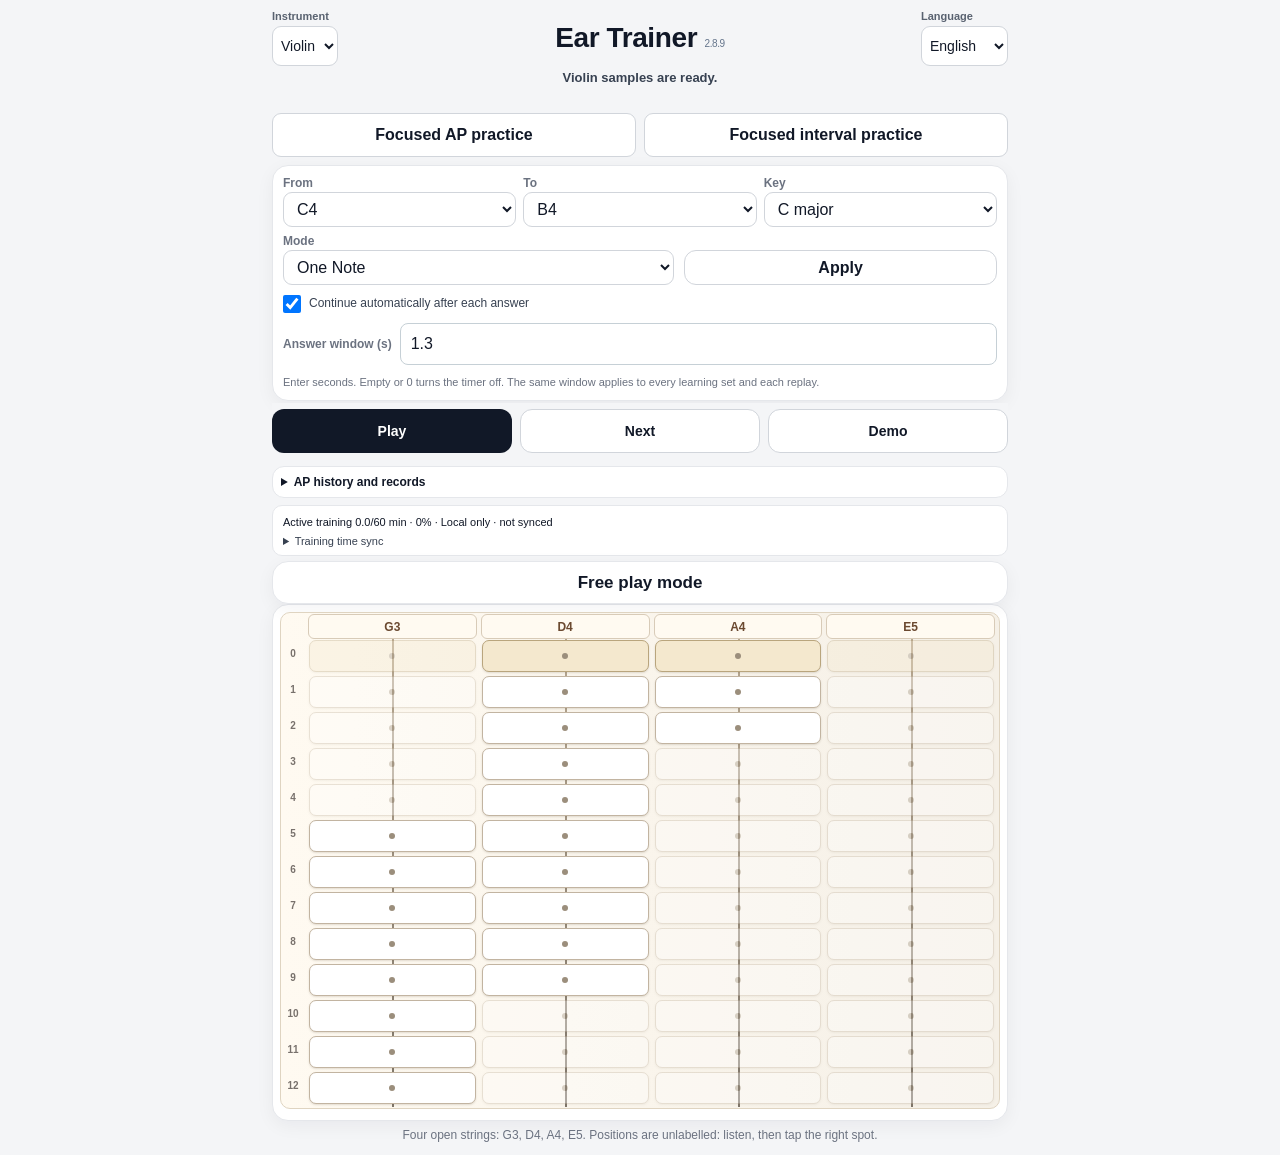
==== index.html @ 5d341b7e "Add files via upload" ====
<!DOCTYPE html>
<html lang="en">
<head>
    <meta charset="UTF-8">
    <meta name="viewport" content="width=device-width, initial-scale=1.0, viewport-fit=cover">
    <meta name="theme-color" content="#f4f5f7">
    <meta name="apple-mobile-web-app-capable" content="yes">
    <meta name="apple-mobile-web-app-status-bar-style" content="default">
    <meta name="apple-mobile-web-app-title" content="Ear Trainer">
    <title>Ear Trainer</title>
    <link rel="manifest" href="./manifest.webmanifest">
    <link rel="apple-touch-icon" href="./icon-192.png">
    <link rel="stylesheet" href="./styles.css">
    <link rel="stylesheet" href="./ap-focus.css">
</head>
<body>
    <aside id="dailyGoalNotice" class="daily-goal-notice" hidden>
        <strong id="dailyGoalText" role="alert"></strong>
        <button type="button" class="secondary" id="dailyGoalDismiss">OK</button>
    </aside>
    <main class="app-shell">
        <header class="app-header">
            <div class="header-top">
                <label class="header-picker" for="instrumentSelect">
                    <span id="instrumentLabel">Instrument</span>
                    <select id="instrumentSelect">
                        <option value="violin" selected>Violin</option>
                        <option value="piano">Piano</option>
                    </select>
                </label>
                <h1 id="appTitle">Ear Trainer <small id="appVersion"></small></h1>
                <label class="header-picker language-picker" for="languageSelect">
                    <span id="languageLabel">Language</span>
                    <select id="languageSelect" aria-label="Language">
                        <option value="en">English</option>
                        <option value="de">Deutsch</option>
                        <option value="ja">&#26085;&#26412;&#35486;</option>
                        <option value="it">Italiano</option>
                        <option value="el">&#917;&#955;&#955;&#951;&#957;&#953;&#954;&#940;</option>
                        <option value="zh-TW">&#32321;&#39636;&#20013;&#25991;</option>
                    </select>
                </label>
            </div>
            <button id="updateButton" type="button" class="secondary update-button" hidden>Update to the new version</button>
            <button id="audioReload" type="button" class="secondary" hidden>Reload audio</button>
            <p id="status" class="status" aria-live="polite"></p>
        </header>

        <nav class="af-entries" aria-label="Focused practice"><a class="af-entry secondary" href="#ap" id="focusEntry">Focused AP practice</a><a class="af-entry secondary" href="#iv" id="ivEntry">Focused interval practice</a></nav>
        <section id="focusPanel" class="af-panel" hidden aria-labelledby="focusTitle">
            <div class="af-head"><div><p class="af-instrument" id="focusInstrument"></p><h2 id="focusTitle"></h2></div><a href="#tools" data-af="back"></a></div>
            <div id="focusHome" hidden>
                <p id="focusDaily"></p>
                <fieldset class="af-octaves"><legend data-af="octaves"></legend><div id="focusOctaves" class="af-notes"></div></fieldset>
                <p id="focusRangeHint" class="af-muted" role="status" hidden></p>
                <div id="focusModes" class="af-modes"></div>
                <p id="focusRules" class="af-muted"></p>
                <div class="af-group"><strong data-af="set"></strong><span id="focusCurrent"></span><button class="primary" type="button" id="focusAdd" hidden></button></div>
                <details id="focusGuide"><summary data-af="examples"></summary><div id="focusExamples"></div></details>
                <details id="focusSettings"><summary data-af="settings"></summary>
                    <div id="focusPicker" class="af-notes" role="group"></div>
                    <label class="af-option"><span data-af="size"></span><select id="focusSize"><option>12</option><option>24</option><option>36</option><option>48</option><option>60</option></select></label>
                    <label class="af-option"><span id="focusAutoText"></span><input id="focusAuto" type="checkbox"></label>
                    
                    <label class="af-option"><span data-af="mask"></span><input id="focusMask" type="checkbox"></label>
                    <label class="af-option"><span data-af="limitSeconds"></span><input id="focusLimit" class="af-seconds" type="text" inputmode="decimal" autocomplete="off" spellcheck="false"></label>
                    <p class="af-muted" data-af="limitHelp"></p>
                    <label class="af-option"><span data-af="share"></span><select id="focusShare"><option value="0">0%</option><option value="0.2">20%</option><option value="0.5">50%</option></select></label>
                    <details><summary data-af="thresholds"></summary>
                        <label class="af-option"><span data-af="hit"></span><input id="focusHit" type="number" min="50" max="100"></label>
                        <label class="af-option"><span data-af="fa"></span><input id="focusFa" type="number" min="0" max="50"></label>
                    </details>
                </details>
                <div id="focusInvite" class="af-group" hidden><span id="focusInvitation"></span><button class="secondary" id="focusSecond" type="button" data-af="second"></button></div>
                <details id="focusEvidence"><summary data-af="evidence"></summary>
                    <p id="focusProgress"></p><p id="focusRates"></p><p id="focusFirst"></p>
                    <div class="af-filters"><select id="focusFilterTimbre" aria-label="Instrument"></select><select id="focusFilterOctave" aria-label="Octave"><option value="all"></option></select></div>
                    <details id="focusRestLog" hidden><summary data-af="restLog"></summary><ol id="focusRestRows"></ol></details>
                    <table><thead><tr><th data-af="note"></th><th data-af="practice"></th><th data-af="check"></th><th data-af="days"></th></tr></thead><tbody id="focusStats"></tbody></table>
                    <p class="af-muted" data-af="recordHelp"></p><p class="af-muted" data-af="countsLocal"></p>
                    <div class="af-actions"><button class="secondary" type="button" id="focusBackup" data-af="backup"></button><button class="secondary" type="button" id="focusRestore" data-af="restore"></button><input type="file" id="focusFile" hidden accept=".json,application/json"></div>
                </details>
            </div>
            <div id="focusRound" hidden>
                <p class="af-instrument" id="focusIndex"></p>
                <p class="af-live" id="focusPrompt" role="status" aria-live="polite"></p>
                <div class="af-timer" id="focusTimer" aria-hidden="true" hidden><span></span></div>
                <div id="focusAnswers" class="af-notes"></div>
                <p class="af-muted" id="focusAnswerHint"></p>
                <div class="af-actions">
                    <button type="button" class="primary" id="focusNext"></button>
                    <button type="button" class="secondary" id="focusRelative" data-af="relative"></button>
                    <button type="button" class="secondary" id="focusReplay" data-af="replay"></button>
                    <button type="button" class="secondary" id="focusAnswerSound" data-af="answerSound"></button>
                    <button type="button" class="af-plain" id="focusFault" data-af="audio"></button>
                </div>
                <button type="button" class="af-plain af-end" id="focusEnd" data-af="finish"></button>
            </div>
            <div id="focusSummary" hidden><h3 id="focusSummaryTitle"></h3><p id="focusScore"></p>
                <div id="focusContinue" class="af-actions"></div>
                <details><summary data-af="results"></summary><ol id="focusReview"></ol></details>
            </div>
            <p id="focusNotice" class="af-muted" aria-live="polite"></p>
        </section>

        <section id="ivPanel" class="af-panel" hidden aria-labelledby="ivTitle">
            <div class="af-head"><div><p class="af-instrument" id="ivInstrument"></p><h2 id="ivTitle"></h2></div><a href="#tools" data-iv="back"></a></div>
            <div id="ivHome" hidden>
                <p id="ivDaily"></p>
                <fieldset class="af-octaves"><legend data-iv="octaves"></legend><div id="ivOctaves" class="af-notes"></div></fieldset>
                <p id="ivRangeHint" class="af-muted" role="status" hidden></p>
                <div id="ivModes" class="af-modes"></div>
                <p id="ivRules" class="af-muted"></p>
                <div class="af-group"><strong data-iv="set"></strong><span id="ivCurrent"></span><button class="primary" type="button" id="ivAdd" hidden></button></div>
                <details id="ivGuide"><summary data-iv="examples"></summary><div id="ivExamples"></div></details>
                <details id="ivSettings"><summary data-iv="settings"></summary>
                    <div id="ivPicker" class="af-notes" role="group"></div>
                    <label class="af-option"><span data-iv="direction"></span><select id="ivDirection"><option value="up"></option><option value="down"></option><option value="both"></option><option value="harmonic"></option></select></label>
                    <label class="af-option"><span data-iv="size"></span><select id="ivSize"><option>12</option><option>24</option><option>36</option><option>48</option><option>60</option></select></label>
                    <label class="af-option"><span id="ivAutoText"></span><input id="ivAuto" type="checkbox"></label>
                    
                    <label class="af-option"><span data-iv="repeats"></span><input id="ivRepeats" type="checkbox"></label>
                    <label class="af-option"><span data-iv="limitSeconds"></span><input id="ivLimit" class="af-seconds" type="text" inputmode="decimal" autocomplete="off" spellcheck="false"></label>
                    <p class="af-muted" data-iv="limitHelp"></p>
                    <details><summary data-iv="thresholds"></summary>
                        <label class="af-option"><span data-iv="hit"></span><input id="ivHit" type="number" min="50" max="100"></label>
                        <label class="af-option"><span data-iv="fa"></span><input id="ivFa" type="number" min="0" max="50"></label>
                    </details>
                </details>
                <details id="ivEvidence"><summary data-iv="evidence"></summary>
                    <p id="ivProgress"></p><p id="ivRates"></p><p id="ivChecks"></p>
                    <table><thead><tr><th data-iv="interval"></th><th data-iv="practice"></th><th data-iv="check"></th><th data-iv="days"></th></tr></thead><tbody id="ivStats"></tbody></table>
                    <p class="af-muted" data-iv="recordHelp"></p><p class="af-muted" data-iv="countsLocal"></p>
                    <div class="af-actions"><button class="secondary" type="button" id="ivBackup" data-iv="backup"></button><button class="secondary" type="button" id="ivRestore" data-iv="restore"></button><input type="file" id="ivFile" hidden accept=".json,application/json"></div>
                </details>
            </div>
            <div id="ivRound" hidden>
                <p class="af-instrument" id="ivIndex"></p>
                <p class="af-live" id="ivPrompt" role="status" aria-live="polite"></p>
                <div class="af-timer" id="ivTimer" aria-hidden="true" hidden><span></span></div>
                <div id="ivAnswers" class="af-notes"></div>
                <p class="af-muted" id="ivAnswerHint"></p>
                <div class="af-actions">
                    <button type="button" class="primary" id="ivNext"></button>
                    <button type="button" class="secondary" id="ivReplay" data-iv="replay"></button>
                    <button type="button" class="secondary" id="ivAnswerSound" data-iv="answerSound"></button>
                    <button type="button" class="af-plain" id="ivFault" data-iv="audio"></button>
                </div>
                <button type="button" class="af-plain af-end" id="ivEnd" data-iv="finish"></button>
            </div>
            <div id="ivSummary" hidden><h3 id="ivSummaryTitle"></h3><p id="ivScore"></p>
                <div id="ivContinue" class="af-actions"></div>
                <details><summary data-iv="results"></summary><ol id="ivReview"></ol></details>
            </div>
            <p id="ivNotice" class="af-muted" aria-live="polite"></p>
        </section>

        <p id="storageWarning" role="alert" hidden></p>
        <!-- AP prompt, answers and results come first: during a round the settings are hidden,
             after a round the result is read before anything else. -->
        <section class="ap-answer-panel" id="apAnswerPanel" hidden>
            <p id="apMessage" class="ap-message" role="status" aria-live="polite"></p>
            <div id="apAnswers" class="ap-answer-buttons af-two" aria-label="Absolute pitch answers">
                <div id="apNameKeys" class="af-keys" role="group"></div>
                <div id="apOctaveKeys" class="af-octave-row" role="group"></div>
                <div id="apExtraKeys" class="af-extra"></div>
            </div>
            <button id="apRepeatNote" type="button" class="secondary ap-repeat-note" hidden>Replay correct note</button>
            <div id="apReview" class="ap-review" hidden></div>
        </section>

        <section class="settings-card">
            <div class="settings-grid">
                <label>
                    <span id="fromLabel">From</span>
                    <select id="startNote"></select>
                </label>
                <label>
                    <span id="toLabel">To</span>
                    <select id="endNote"></select>
                </label>
                <label>
                    <span id="keyLabel">Key</span>
                    <select id="keySelect"></select>
                </label>
                <label class="legacy-clef-control" hidden>
                    <span id="clefLabel">Clef</span>
                    <select id="clefSelect">
                        <option value="Treble">Treble</option>
                        <option value="Bass">Bass</option>
                        <option value="Auto">Auto</option>
                    </select>
                </label>
            </div>
            <details id="relativeNotes" class="rp-note-filter" hidden>
                <summary id="relativeNotesLabel">Notes</summary>
                <div id="relativeNoteButtons" class="af-notes"></div>
                <button type="button" class="secondary" id="relativeAllNotes">Select all</button>
            </details>
            <div class="settings-actions">
                <label class="mode-picker" for="modeSelect">
                    <span id="modeLabel">Mode</span>
                    <select id="modeSelect">
                        <option value="single">One Note</option>
                        <option value="interval">Two Notes</option>
                        <option value="free">Free Play</option>
                    </select>
                </label>
                <button id="applyButton" class="secondary" disabled>Apply</button>
                <div class="interval-settings" id="intervalPicker" hidden>
                    <label class="interval-picker" for="minIntervalSelect">
                        <span id="minIntervalLabel">Min interval (semitones)</span>
                        <select id="minIntervalSelect" aria-labelledby="minIntervalLabel"></select>
                    </label>
                    <label class="interval-picker" for="maxIntervalSelect">
                        <span id="maxIntervalLabel">Max interval (semitones)</span>
                        <select id="maxIntervalSelect" aria-labelledby="maxIntervalLabel"></select>
                    </label>
                    <label class="interval-picker" for="directionSelect">
                        <span id="targetDirectionLabel">Target direction</span>
                        <select id="directionSelect" aria-labelledby="targetDirectionLabel">
                            <option value="higher">Higher</option>
                            <option value="lower">Lower</option>
                            <option value="both">Both (random)</option>
                        </select>
                    </label>
                </div>
                <div class="ap-settings" id="apPicker" hidden>
                    <div id="apAssessmentOptions" class="ap-configuration">
                    <label class="ap-picker" for="apTrialsSelect" id="apTrialsPicker">
                        <span id="apTrialsLabel">Questions per round</span>
                        <select id="apTrialsSelect"><option value="12">12</option><option value="20">20</option><option value="36">36</option><option value="48">48</option></select>
                    </label>
                    <label class="ap-picker" for="apTimeSelect" id="apTimePicker">
                        <span id="apTimeLabel">Response limit</span>
                        <select id="apTimeSelect"><option value="5">5 seconds</option><option value="2">2 seconds</option><option value="none">No limit</option></select>
                    </label>
                    <label class="ap-picker" for="apTimbre" id="apTimbrePicker">
                        <span id="apTimbreLabel">Check sound</span>
                        <select id="apTimbre"><option value="instrument">Instrument</option><option value="neutral">Neutral tone</option><option value="mixed">Mixed sounds</option></select>
                    </label>
                    </div>
                    <div class="ap-course-info" id="apCourseInfo" hidden>
                        <p id="apCourseLevel"></p>
                        <div id="apStudyPanel" class="ap-study-panel" hidden>
                            <p id="apStudyTitle" class="ap-study-title">1 · Listen & remember</p>
                            <p id="apStudySubtitle" class="ap-study-subtitle">Tap each note repeatedly before attempting retrieval.</p>
                            <div id="apStudyOctaves" class="ap-study-octaves" hidden></div>
                            <div id="apStudyCards" class="ap-study-cards"></div>
                            <p id="apStudyDue" class="ap-study-subtitle"></p>
                        </div>
                        <label class="ap-picker" for="apLevelSelect" id="apLevelPicker">
                            <span id="apLevelLabel">Learning difficulty</span>
                            <select id="apLevelSelect"></select>
                        </label>
                        <p id="apCourseDescription"></p>
                        <div id="apColdConfirmation" class="ap-cold-confirm" hidden>
                            <p class="ap-description" id="apColdRangeText"></p>
                            <p class="ap-description" id="apBreakInfo"></p>
                            <label class="ap-picker" for="apColdDevice"><span id="apColdDeviceLabel"></span>
                                <select id="apColdDevice"><option value="speaker">Speaker</option><option value="wired">Wired headphones</option><option value="bluetooth">Bluetooth</option><option value="other">Other/unknown</option></select>
                            </label>
                            <label class="ap-opt"><input id="apHideColdCheck" type="checkbox"><span id="apHideColdText"></span></label>
                        </div>
                    </div>
                    <label class="option-row" id="apMaskRow"><input id="apMaskCheck" type="checkbox" checked><span id="apMaskText">Play a short instrumental phrase before each question</span></label>
                    <p id="apDescription" class="ap-description">Consecutive targets have different note names. Answers appear after the round.</p>
                    <p id="apEffectiveRange" class="ap-description" aria-live="polite"></p>
                </div>
                <label class="option-row" id="autoNextRow"><input id="autoNextCheck" type="checkbox" checked><span id="autoNextText">Continue automatically after each answer</span></label>
                <label class="limit-picker" for="answerLimitSelect" id="answerLimitRow"><span id="answerLimitLabel">Answer window</span><input id="answerLimitSelect" class="limit-seconds" type="text" inputmode="decimal" autocomplete="off" spellcheck="false" value="1.3"></label>
                <p id="answerLimitHelp" class="ap-description"></p>
            </div>
        </section>


        <section id="rpPanel" class="rp-panel" hidden>
            <div class="rp-config">
                <label><span id="rpLevelLabel">Level</span><select id="rpLevel"></select></label>
                <label><span id="rpActivityLabel">Exercise</span>
                    <select id="rpActivity">
                        <option value="practice">Guided practice</option>
                        <option value="review">Weak intervals</option>
                        <option value="test">Independent check</option>
                        <option value="locate">Instrument location</option>
                        <option value="melody">Short melody</option>
                        <option value="produce">Sing / play first</option>
                    </select></label>
                <label><span id="rpDirectionLabel">Direction</span>
                    <select id="rpDirection"><option value="both">Both</option><option value="higher">Ascending</option><option value="lower">Descending</option></select></label>
            </div>
            <label class="rp-timbre"><span id="rpTimbreLabel">Check sound</span><select id="rpTimbre"><option value="instrument">Instrument</option><option value="neutral">Neutral tone</option></select></label>
            <label class="option-row rp-mic" id="rpMicRow" hidden><input id="rpMicCheck" type="checkbox"><span id="rpMicText">Check with the microphone (experimental)</span></label>
            <p id="rpFocus" class="rp-caption rp-focus" hidden></p>
            <details class="rp-examples" id="rpExamples">
                <summary id="rpSampleSummary">Show / hide examples</summary>
                <div id="rpSamples" class="rp-sample-grid"></div>
            </details>
            <div class="rp-progress"><strong id="rpQuestionNumber"></strong><span id="rpMessage">Press Play to begin</span></div>
            <div id="rpReference" class="rp-reference" hidden></div>
            <div id="rpAnswers" class="rp-answer-grid" hidden></div>
            <div id="rpProduce" class="rp-produce" hidden>
                <p id="rpProducePrompt" class="rp-produce-prompt"></p>
                <button id="rpProduceReveal" type="button" class="primary">Hear the answer</button>
                <div id="rpProduceRate" class="rp-produce-rate" hidden>
                    <button id="rpProduceMatched" type="button" class="secondary">Matched</button>
                    <button id="rpProduceMissed" type="button" class="secondary">Off</button>
                </div>
            </div>
            <div class="rp-audio-controls">
                <button id="rpReplay" type="button" class="secondary" hidden>Replay pair</button>
                <button id="rpCorrectAudio" type="button" class="secondary" hidden>Play correct</button>
                <button id="rpSelectedAudio" type="button" class="secondary" hidden>Play my answer</button>
            </div>
            <div id="rpResults" class="rp-results" hidden></div>
            <details class="rp-history"><summary id="rpHistorySummary">Recent results</summary>
                <p id="rpStats"></p><button id="rpExport" class="secondary" type="button">Export RP CSV</button></details>
            <p id="rpIntro" class="rp-caption">Intervals are scored by semitone distance.</p>
        </section>

        <section class="controls">
            <button id="playButton" class="primary" disabled>Play</button>
            <button id="nextButton" class="secondary" disabled>Next</button>
            <button id="demoButton" class="secondary" disabled>Demo</button>
        </section>

        <details class="ap-history-panel" id="apHistoryPanel">
            <summary id="apProgressTitle">AP progress</summary>
            <div id="apRecentHistory"></div>
            <button type="button" class="secondary" id="apExportButton">Export trial CSV</button>
        </details>

        <section class="tracker-strip" aria-label="Training time">
            <p id="trackerStatus">今日有效训练 0/60 分钟 · 仅本机，未同步</p>
            <details class="tracker-config">
                <summary><span id="trackerSettingTitle">训练时间同步设置</span> <span id="trackerSync"></span></summary>
                <label><span id="trackerEndpointLabel">Cloudflare 同步 Worker HTTPS 地址</span>
                    <input id="trackerEndpoint" type="url" placeholder="https://your-sync-worker.workers.dev" autocomplete="off">
                </label>
                <label><span id="trackerKeyLabel">个人配对码（不同网站和设备须完全相同）</span>
                    <input id="trackerKey" type="text" maxlength="32" autocomplete="off" spellcheck="false">
                </label>
                <div class="tracker-buttons">
                    <button type="button" id="trackerSave" class="secondary">保存同步设置</button>
                    <button type="button" id="trackerCopy" class="secondary">复制配对码</button>
                </div>
                <div id="trackerHistory" class="tracker-history"></div>
                <p id="trackerConfigMessage">未配置云端前，两个网站与设备的进度不能合并。</p>
            </details>
        </section>

        <section class="answer-card">
            <div id="answerText" class="answer-text">Free play mode</div>
            <span id="referenceChip" class="reference-chip" hidden></span>
            <button id="intervalReplayButton" class="secondary interval-replay-button" type="button" hidden>Replay</button>
            <div id="answerTimer" class="answer-timer" aria-hidden="true" hidden><span></span></div>
        </section>

        <section class="keyboard-card">
            <div id="keyboardScroller" class="keyboard-scroller">
                <div id="keyboard" class="keyboard"></div>
            </div>
        </section>
        <p id="helpText" class="hint"></p>
    </main>
    <!-- Legacy notation target kept off-screen for compatibility with unchanged Demo logic. -->
    <svg id="staff" hidden aria-hidden="true" style="display:none"></svg>

    <script src="./vendor/WebAudioFontPlayer.js"></script>
    <script src="./i18n.js"></script>
    <script src="./demo-score.js"></script>
    <script src="./training-core.js"></script>
    <script src="./answer-timer.js"></script>
    <script src="./training-copy.js"></script>
    <script src="./ap-science.js"></script>
    <script src="./training-tracker.js"></script>
    <script src="./ap-memory.js"></script>
    <script src="./relative-course.js"></script>
    <script src="./pitch-detect.js"></script>
    <script src="./relative-ui.js"></script>
    <script src="./ap-focus-copy.js"></script>
    <script src="./ap-focus-model.js"></script>
    <script src="./ap-focus-audio.js"></script>
    <script src="./ap-focus.js"></script>
    <script src="./interval-focus-copy.js"></script>
    <script src="./interval-focus-model.js"></script>
    <script src="./interval-focus.js"></script>
    <script src="./app.js"></script>
</body>
</html>
---- styles.css ----
:root {
    color-scheme: light;
    font-family: -apple-system, BlinkMacSystemFont, "Segoe UI", Arial, sans-serif;
    background: #f4f5f7;
    color: #111827;
}

* { box-sizing: border-box; -webkit-tap-highlight-color: transparent; }
html, body { margin: 0; min-height: 100%; background: #f4f5f7; }
body { overscroll-behavior-y: contain; }
button, select { font: inherit; }
button {
    min-height: 46px;
    border: 0;
    border-radius: 12px;
    padding: 0 12px;
    font-weight: 700;
    cursor: pointer;
    touch-action: manipulation;
}
button:disabled { opacity: 0.45; cursor: default; }
.primary { background: #111827; color: white; }
.secondary { background: white; color: #111827; border: 1px solid #d1d5db; }
.danger { background: #fee2e2; color: #991b1b; border: 1px solid #fecaca; }
.full-width { width: 100%; margin-top: 7px; }
.app-shell {
    width: min(100%, 760px);
    margin: 0 auto;
    padding: max(10px, env(safe-area-inset-top)) 12px max(10px, env(safe-area-inset-bottom));
}
.app-header { text-align: center; margin-bottom: 8px; }
.header-top {
    display: grid;
    grid-template-columns: minmax(0, 1fr) auto minmax(0, 1fr);
    align-items: center;
    gap: 4px;
}
.app-header h1 { margin: 0; font-size: clamp(20px, 5.6vw, 28px); letter-spacing: -0.4px; }
.header-picker { justify-self: start; display: grid; max-width: 100%; text-align: left; gap: 4px; }
.header-picker.language-picker { justify-self: end; }
.header-picker span { font-size: 11px; color: #596270; font-weight: 700; }
.header-picker select { min-height: 40px; min-width: 0; max-width: 100%; padding: 2px 4px; font-size: 14px; }
.status { height: 36px; min-height: 36px; overflow: hidden; margin: 3px 0 0; font-size: 13px; line-height: 18px; font-weight: 650; color: #374151; }
.settings-card, .answer-card, .keyboard-card {
    background: white;
    border: 1px solid #e5e7eb;
    border-radius: 16px;
    box-shadow: 0 5px 18px rgba(17, 24, 39, 0.05);
}
.settings-card { padding: 10px; }
.settings-grid { display: grid; grid-template-columns: repeat(2, minmax(0, 1fr)); gap: 6px 10px; }
.settings-grid label { display: grid; gap: 2px; }
.settings-grid span, .mode-picker span, .instrument-picker span { font-size: 12px; font-weight: 700; color: #6b7280; }
.settings-actions { display: grid; grid-template-columns: minmax(0, 1fr) minmax(92px, .8fr); align-items: end; gap: 10px; margin-top: 7px; }
.mode-picker, .instrument-picker { display: grid; gap: 2px; min-width: 0; }
.settings-actions button { min-height: 35px; }
select { width: 100%; min-height: 35px; border-radius: 9px; border: 1px solid #d1d5db; background: #fff; padding: 0 9px; color: #111827; }
.controls { display: grid; grid-template-columns: repeat(3, minmax(0, 1fr)); gap: 8px; margin: 8px 0; }
.controls button { font-size: 13px; padding: 0 6px; }
.answer-card { overflow: hidden; }
.answer-text { height: 38px; padding: 3px 10px 0; line-height: 32px; font-size: 17px; font-weight: 800; text-align: center; white-space: nowrap; overflow: hidden; text-overflow: ellipsis; }
#staff { display: block; width: 100%; height: auto; }
.keyboard-card { padding: 7px; }
.keyboard-scroller { overflow-x: auto; overflow-y: hidden; padding-bottom: 4px; scrollbar-width: thin; overscroll-behavior-x: contain; }
.keyboard { position: relative; height: 214px; min-width: 100%; user-select: none; }

.piano-key { position: absolute; top: 0; border: 1px solid #111827; border-radius: 0 0 7px 7px; padding: 0; touch-action: pan-x; user-select: none; }
.white-key { width: 52px; height: 186px; background: #ffffff; z-index: 1; }
.black-key { width: 32px; height: 120px; background: #111111; z-index: 2; }
/* A blue ring marks the public reference pitch; wrong/correct fills stay legible. */
.white-key.reference { box-shadow: inset 0 0 0 4px #2563eb; }
.black-key.reference { box-shadow: inset 0 0 0 3px #93c5fd; }
.white-key.correct, .white-key.active { background: #86d17c; }
.white-key.wrong { background: #e88b8b; }
.black-key.correct, .black-key.active { background: #4f9d48; }
.black-key.wrong { background: #b94a4a; }
.hint { margin: 6px 6px 0; color: #6b7280; font-size: 12px; line-height: 1.45; text-align: center; }
#demoPointer {
    position: fixed;
    left: 0;
    top: 0;
    width: 34px;
    height: 34px;
    border-radius: 50%;
    background: rgba(17, 24, 39, 0.20);
    border: 2px solid rgba(17, 24, 39, 0.52);
    transform: translate(-50%, -50%) scale(0);
    transition: left 260ms ease, top 260ms ease, transform 140ms ease, opacity 140ms ease;
    opacity: 0;
    z-index: 9999;
    pointer-events: none;
}
#demoPointer.visible { opacity: 1; transform: translate(-50%, -50%) scale(1); }
#demoPointer.tap { transform: translate(-50%, -50%) scale(0.68); }
@media (min-width: 620px) {
    .settings-grid { grid-template-columns: repeat(4, minmax(0, 1fr)); }
    .controls { grid-template-columns: repeat(5, 1fr); }
    .controls button { font-size: 14px; }
}

/* Distinct simultaneous touch indicators during automated piano performance. */
.demo-music-pointer {
    position: fixed;
    width: 17px;
    height: 17px;
    background: rgba(37, 99, 235, 0.28);
    border: 2px solid rgba(37, 99, 235, 0.64);
    border-radius: 50%;
    transform: translate(-50%, -50%);
    z-index: 9998;
    opacity: 0;
    pointer-events: none;
}
.demo-music-pointer.visible { opacity: 1; }

/* Demo uses the regular keyboard and stable staff dimensions. */
.app-shell.demo-running .settings-card,
.app-shell.demo-running .controls,
.app-shell.demo-running .keyboard,
.app-shell.demo-running .header-picker {
    pointer-events: none;
}
.app-shell.demo-running #demoButton {
    pointer-events: auto;
}

@media (max-width: 619px) {
    .controls button { min-height: 40px; }
    .hint { display: none; }
}
@media (max-height: 730px) and (max-width: 619px) {
    .keyboard { height: 194px; }
    .white-key { height: 170px; }
    .black-key { height: 109px; }
}

@media (max-height: 700px) and (max-width: 619px) {
    .app-shell { padding-top: max(6px, env(safe-area-inset-top)); }
    .app-header { margin-bottom: 4px; }
    .settings-card { padding: 7px; }
    .settings-grid { gap: 4px 8px; }
    .settings-grid label { gap: 1px; }
    select { min-height: 31px; }
    .settings-card .full-width { min-height: 34px; }
    .controls { margin: 5px 0; }
    .controls button { min-height: 36px; }
    .answer-text { height: 32px; line-height: 28px; }
    .keyboard { height: 171px; }
    .white-key { height: 150px; }
    .black-key { height: 96px; }
}

/* Schematic, chromatic violin fingerboard. Numbers are semitone offsets from each open string,
   not physical finger numbers or fret locations (violin has no frets). */
.keyboard.violin-board { height: 174px; min-width: 0; background: linear-gradient(90deg, #fbfaf7, #f2ede3); border-radius: 10px; }
.violin-string-line { position: absolute; left: 39px; right: 3px; height: 2px; background: #b5a48e; pointer-events: none; }
.violin-string-label { position: absolute; left: 3px; width: 37px; height: 26px; z-index: 3; display: grid; place-items: center; font-weight: 800; font-size: 12px; color: #6b4930; background: #fffaf1; border-radius: 6px; border: 1px solid #d8cbb8; pointer-events: none; }
.violin-note { position: absolute; height: 34px; width: 42px; border-radius: 9px; border: 1px solid #c2b4a1; background: #fff; display: flex; flex-direction: column; justify-content: center; align-items: center; padding: 0; color: #24292f; touch-action: pan-x; box-shadow: 0 1px 3px #574b3833; }
.violin-note.open-string { background: #f4e8ce; border-color: #b9a57d; }
.violin-note.out-of-range { opacity: .43; }
.violin-touch-dot { width: 7px; height: 7px; flex: 0 0 auto; border-radius: 50%; background: #9b8e7c; pointer-events: none; }
.violin-note.correct .violin-touch-dot, .violin-note.active .violin-touch-dot, .violin-note.wrong .violin-touch-dot { background: #374151; }
.violin-note.reference { outline: 3px solid #2563eb; outline-offset: -3px; }
.violin-note.correct, .violin-note.active { background: #86d17c; opacity: 1; }
.violin-note.wrong { background: #e88b8b; opacity: 1; }
@media (max-height: 730px) and (max-width: 619px) { .keyboard.violin-board { height: 174px; } }
@media (max-height: 700px) and (max-width: 619px) { .keyboard.violin-board { height: 174px; } }

#instrumentSelect[hidden] { display: none !important; }

/* Two-note-only controls stay on a separate row, readable at 360px width. */
.interval-settings { grid-column: 1 / -1; display: grid; grid-template-columns: minmax(0, 1fr) minmax(0, 1fr) minmax(0, 1.4fr); gap: 7px; }
.interval-settings[hidden] { display: none; }
.interval-picker { display: grid; gap: 2px; min-width: 0; align-content: end; }
.settings-grid span, .interval-picker span { font-size: 12px; font-weight: 700; color: #6b7280; }
.interval-picker span { line-height: 1.15; }
.interval-picker select { min-width: 0; padding-left: 5px; padding-right: 3px; }

/* Extra assessment UI never affects legacy single/two-note layouts. */
.ap-settings { grid-column: 1 / -1; display: grid; grid-template-columns: repeat(2, minmax(0, 1fr)); gap: 7px; }
.ap-settings[hidden], .ap-answer-panel[hidden], .ap-review[hidden] { display: none; }
.ap-picker { display: grid; gap: 2px; min-width: 0; }
.ap-picker span { font-size: 12px; font-weight: 700; line-height: 1.2; color: #6b7280; }
.ap-description { grid-column: 1 / -1; margin: 0; font-size: 11px; color: #6b7280; line-height: 1.4; }
.ap-answer-panel { margin: 7px 0; padding: 8px; border: 1px solid #e5e7eb; border-radius: 14px; background: white; }
.ap-answer-buttons { display: grid; grid-template-columns: repeat(4, minmax(0, 1fr)); gap: 6px; }
.ap-note-button { padding: 0 2px; min-width: 0; min-height: 48px; font-size: 12px; overflow-wrap: anywhere; }
.app-shell.ap-mode .keyboard-card, .app-shell.ap-mode .answer-card { display: none; }
.app-shell.ap-complete .ap-answer-buttons { display: none; }
.ap-review { padding: 7px 2px 0; font-size: 12px; line-height: 1.6; }
.ap-review h3 { margin: 0 0 4px; font-size: 14px; }
.ap-review ol { margin: 0; padding-left: 28px; }
.app-shell.demo-running .ap-answer-panel { pointer-events: none; }

/* New AP learning/cold-check UI; other modes retain their original layout. */
.ap-configuration { display:grid; grid-template-columns: repeat(2, minmax(0,1fr)); gap:7px; }
.ap-configuration[hidden], .ap-course-info[hidden], .ap-opt[hidden], .ap-note-button[hidden] { display:none!important; }
.ap-course-info { grid-column:1/-1; display:grid; gap:5px; background:#f1f5f9; padding:8px; border-radius:10px; }
.ap-course-info p { margin:0; font-size:12px; line-height:1.5; }
.ap-opt { display:flex; align-items:flex-start; gap:7px; font-size:12px; line-height:1.5; }
.ap-opt input { margin-top:2px; flex-shrink:0; }
.ap-history-panel { margin:7px 0; padding:8px; border:1px solid #e5e7eb; background:#fff; border-radius:12px; font-size:12px; }
.ap-history-panel summary { font-weight:700; cursor:pointer; }
.ap-history-panel p { margin:4px 0; }
.ap-history-panel button { margin-top:6px; }

.tracker-strip{margin:5px 0;padding:6px 10px;border:1px solid #e5e7eb;border-radius:10px;background:#fff;font-size:11px;line-height:1.5}
.daily-goal-notice {position:sticky;top:env(safe-area-inset-top,0px);z-index:12;display:flex;align-items:center;justify-content:space-between;gap:12px;max-width:680px;margin:0 auto 8px;padding:10px 14px;background:#143e4d;color:#fff;border-radius:10px;font-size:1rem;box-shadow:0 2px 10px #143e4d30;}
.daily-goal-notice[hidden] {display:none;}
.daily-goal-notice button {flex:none;min-height:40px;color:#143e4d;background:#fff;}
.tracker-strip p{margin:2px 0}
.tracker-config summary{cursor:pointer;color:#374151;font-size:11px}
.tracker-config label{display:grid;gap:3px;margin:5px 0}
.tracker-config input{width:100%;min-width:0;box-sizing:border-box;padding:7px;font-size:12px}
.tracker-buttons{display:flex;gap:5px;flex-wrap:wrap}
.tracker-buttons button{font-size:11px;min-height:32px}

.tracker-history{margin-top:7px;padding-top:5px;border-top:1px solid #e5e7eb;font-size:11px;color:#475569}

/* v2.2.8: Mobile listening-only interface; the staff and clef are not displayed. */
.legacy-clef-control[hidden], #staff[hidden] { display: none !important; }
.settings-grid { grid-template-columns: repeat(3, minmax(0, 1fr)); gap: 6px 7px; }
@media (min-width:620px) { .settings-grid { grid-template-columns: repeat(3, minmax(0, 1fr)); } }
.answer-card { display: flex; align-items: center; min-height: 43px; padding: 0 5px; }
.answer-text { flex: 1 1 auto; min-width: 0; }
.interval-replay-button { flex: 0 0 auto; min-height: 30px; padding: 0 9px; margin-right: 3px; font-size: 12px; }
.interval-replay-button[hidden] { display: none !important; }


/* vNext: Systematic relative-pitch course — compact on phones, independent from Two notes. */
.rp-panel { margin: 7px 0; padding: 9px; border:1px solid #d8e0ec; background:#fff; border-radius:14px; }
.rp-panel[hidden], .rp-answer-grid[hidden], .rp-reference[hidden],.rp-results[hidden] { display:none!important; }
.rp-config {display:grid;grid-template-columns: .85fr 1.25fr .85fr;gap:6px;}
.rp-config label {min-width:0;display:grid;gap:2px;}
.rp-config span {font-size:11px;color:#475569;font-weight:700;}
.rp-config select {padding:1px 3px;min-height:36px;font-size:12px;}
.rp-examples {margin:8px 0 5px;font-size:12px;}
.rp-examples summary {font-weight:700;color:#334155;cursor:pointer;}
.rp-sample-grid {display:grid;grid-template-columns:repeat(4,minmax(0,1fr));gap:5px;padding-top:6px;}
.rp-sample {font-size:11px;min-height:34px;padding:3px;}
.rp-progress {padding:6px 2px 4px;display:flex;gap:8px;align-items:center;font-size:13px;line-height:1.4;}
.rp-progress strong {font-variant-numeric:tabular-nums;color:#1e40af;white-space:nowrap;}
.rp-reference {font-size:13px;font-weight:800;background:#eff6ff;color:#1e40af;padding:6px 10px;border-radius:8px;}
.rp-answer-grid {display:grid;grid-template-columns:repeat(3,minmax(0,1fr));gap:6px;margin:7px 0;}
.rp-choice {padding:6px 2px;font-size:13px;min-height:45px;}
.rp-answer-grid:has(> :nth-child(16)) {grid-template-columns:repeat(4,minmax(0,1fr));}
.rp-note-filter {margin:8px 0;}
.rp-note-filter summary {cursor:pointer;font-weight:600;font-size:14px;}
.rp-note-filter .af-notes {margin:8px 0;}
.rp-note-filter button[aria-pressed="true"] {background:#174b63;color:#fff;}
.rp-choice.rp-picked {background:#dbeafe;border-color:#60a5fa;}
.rp-audio-controls {display:flex;gap:5px;flex-wrap:wrap;}
.rp-audio-controls button {font-size:11px;min-height:33px;padding:2px 7px;flex:1;}
.rp-audio-controls button[hidden]{display:none;}
.rp-results {font-size:12px;line-height:1.45;padding:6px;background:#f8fafc;border-radius:8px;max-height:140px;overflow-y:auto;}
.rp-results p {margin:3px 0;}
.rp-history{margin-top:7px;font-size:12px;}.rp-history summary {color:#334155;font-weight:700;cursor:pointer;}
.rp-history p{margin:5px 0;}.rp-history button{min-height:32px;font-size:11px;}
.rp-caption{font-size:11px;color:#64748b;margin:7px 0 0;}
.app-shell.rp-mode .settings-grid {grid-template-columns:repeat(2,minmax(0,1fr));}
.app-shell.rp-mode .settings-grid label:has(#keySelect) {display:none;}
.app-shell.rp-naming .keyboard-card,.app-shell.rp-naming .answer-card {display:none;}
.app-shell.rp-mode .ap-history-panel {display:none;}
.app-shell.board-test .settings-card, .app-shell.board-test .tracker-strip, .app-shell.board-test .ap-history-panel {display:none;}
.app-shell.board-test.rp-position .rp-config {display:none;}
.app-shell.board-test .rp-examples {display:none;}
.reference-chip {font-size:11px;line-height:1.25;flex:0 1 auto;max-width:38%;color:#1d4ed8;background:#eff6ff;border-radius:7px;padding:5px;white-space:normal;font-weight:800;}
.reference-chip[hidden]{display:none;}
.ap-study-panel {padding:7px;background:#fff;border-radius:9px;border:1px solid #cbd5e1;}
.ap-study-panel[hidden]{display:none!important;}
.ap-study-title {font-size:13px!important;font-weight:800!important;}
.ap-study-subtitle {font-size:11px!important;color:#475569;}
.ap-study-cards {display:grid;grid-template-columns:repeat(3,minmax(0,1fr));gap:5px;margin:7px 0;}
.ap-study-note {font-size:12px;min-height:36px;padding:3px;overflow-wrap:anywhere;}
.ap-study-note.due {background:#eff6ff;border-color:#93c5fd;}
.ap-repeat-note{margin-top:7px;min-height:34px;font-size:12px;width:100%;}
.ap-repeat-note[hidden]{display:none!important;}
@media (max-width:390px){.rp-panel{padding:6px}.rp-config{gap:4px}.rp-choice{font-size:12px}.rp-sample-grid{grid-template-columns:repeat(3,minmax(0,1fr));}}


/* v2.2.9: all 4 violin strings vertical, 13 offsets visible, no horizontal paging. */
.keyboard.violin-board {position:relative;min-width:0!important;width:100%!important;background:linear-gradient(90deg,#fffaf1,#f5f0e7);border:1px solid #dfd4c1;border-radius:10px;}
.keyboard.violin-board .violin-string-line {position:absolute;right:auto;width:2px;height:auto;background:linear-gradient(180deg,#b9a992,#7f766a);z-index:0;}
.keyboard.violin-board .violin-string-label {position:absolute;height:25px;display:grid;place-items:center;font-size:12px;pointer-events:none;}
.keyboard.violin-board .violin-note {position:absolute;min-width:0;display:flex;align-items:center;justify-content:center;touch-action:manipulation;padding:0;z-index:1;box-shadow:0 1px 2px #574b382b;border-radius:7px;}
.keyboard.violin-board .violin-touch-dot {width:6px;height:6px;}
.keyboard.violin-board .violin-note.reference {outline:3px solid #1d4ed8;outline-offset:-3px;background:#dbeafe;}
.keyboard.violin-board .violin-note.out-of-range {opacity:.35;}
.violin-step-label {position:absolute;left:2px;width:20px;text-align:center;font-size:10px;color:#78716c;font-weight:700;pointer-events:none;}
.keyboard-card:has(.violin-board) .keyboard-scroller{overflow-x:hidden;overflow-y:visible;}
@media (max-width:390px){.keyboard-card:has(.violin-board){padding:5px;}}

/* Training focus: controls stay reachable; no staff or target-dependent layout. */
[hidden] { display:none!important; }
.app-header small { font-size:10px; color:#64748b; font-weight:500; }
#storageWarning { color:#991b1b; background:#fee2e2; padding:8px; }
.training-round .settings-card, .training-round .tracker-strip,
.training-round .ap-history-panel, .training-round .rp-config,
.training-round .rp-timbre, .training-round #rpExamples,
.training-round .rp-history, .training-round #rpIntro { display:none; }
.training-round .controls { grid-template-columns:1fr 1fr; position:sticky; top:0; z-index:6; background:#f4f5f7; padding:4px 0; }
.training-round #demoButton { display:none; }
.controls { grid-template-columns:repeat(3,minmax(0,1fr)); }
.controls button, .rp-audio-controls button, .ap-repeat-note, .rp-sample { min-height:44px; }
.status { height:auto; min-height:36px; }
.rp-timbre { display:flex; align-items:center; gap:8px; font-size:12px; margin-top:5px; }
.rp-timbre select { flex:1; }
.rp-progress { min-height:50px; }
.ap-answer-buttons { grid-template-columns:repeat(3,minmax(0,1fr)); }
.ap-note-button { min-height:50px; }
.rp-position .rp-reference { position:sticky; top:55px; z-index:5; }
.answer-card:has(#referenceChip:not([hidden])) { position:sticky; top:55px; z-index:5; }
#staff { display:none!important; }
.training-round .app-header .status { display:none; }
.training-round .app-header h1 { font-size:16px; }
.training-round .app-header { margin-bottom:2px; }
.training-round .answer-text { height:30px; line-height:26px; font-size:14px; }
.training-round .answer-card { display:flex; flex-wrap:wrap; align-items:center; justify-content:center; }
.training-round .answer-card .answer-text { width:100%; }
.training-round .answer-card #intervalReplayButton { min-height:36px; margin:2px; }
.training-round.rp-position .answer-card { display:none; }
.training-round.rp-position .rp-progress { min-height:36px; }
.training-round.rp-position #rpReference { padding:3px 8px; }
.training-round.rp-position .rp-audio-controls button { min-height:36px; }
.keyboard.violin-board .violin-note { min-height:0; }

/* v20.0 / v2.4.0: one visible prompt per mode, one tap per question, no scrolling in a round. */
.app-header small { font-variant-numeric: tabular-nums; }
.update-button { display:block; margin:4px auto 0; min-height:32px; padding:0 12px; font-size:12px; color:#1d4ed8; border-color:#93c5fd; background:#eff6ff; }
.update-button[hidden], .training-round .update-button, .demo-running .update-button { display:none; }
.option-row { grid-column:1/-1; display:flex; align-items:flex-start; gap:8px; font-size:12px; line-height:1.4; color:#374151; }
.option-row input { width:18px; height:18px; margin:0; flex-shrink:0; }
.training-round .header-top { display:none; }
.training-round .app-header { margin-bottom:2px; }
.training-round .app-header .status { display:block; height:auto; min-height:0; margin:0; font-size:12px; line-height:16px; white-space:nowrap; overflow:hidden; text-overflow:ellipsis; }
/* AP and RP rounds show their own prompt and feedback beside the answers. */
.training-round.ap-mode .app-header, .training-round.rp-mode .app-header { display:none; }
.training-round.ap-mode .controls { position:static; }
.ap-message { margin:0 0 8px; min-height:38px; font-size:14px; line-height:19px; font-weight:700; color:#1f2937; }
.ap-complete .ap-message { min-height:0; }
.ap-note-button.ap-picked { background:#dbeafe; border-color:#60a5fa; }
.ap-note-button.ap-right, .rp-choice.rp-right { background:#bbf7d0; border-color:#16a34a; }
.ap-note-button.ap-wrong, .rp-choice.rp-wrong { background:#fecaca; border-color:#dc2626; }
.ap-note-button.ap-picked:disabled, .ap-note-button.ap-right:disabled, .ap-note-button.ap-wrong:disabled,
.rp-choice.rp-picked:disabled, .rp-choice.rp-right:disabled, .rp-choice.rp-wrong:disabled { opacity:1; }
.ap-study-octaves { display:flex; align-items:center; flex-wrap:wrap; gap:6px; margin-top:6px; font-size:11px; font-weight:700; color:#475569; }
.ap-study-octave { min-height:32px; padding:0 9px; font-size:12px; }
.ap-study-octave.current { color:#1d4ed8; background:#eff6ff; border-color:#93c5fd; }
.ap-study-note.fresh { background:#fffbeb; border-color:#f59e0b; }
.rp-produce { display:grid; gap:7px; margin:7px 0; }
.rp-produce[hidden], .rp-produce-rate[hidden] { display:none!important; }
.rp-produce-prompt { margin:0; padding:8px 10px; font-size:15px; line-height:1.35; font-weight:800; color:#1e3a8a; background:#eff6ff; border-radius:8px; }
.rp-produce-rate { display:grid; grid-template-columns:1fr 1fr; gap:7px; }
.rp-produce button { min-height:48px; }
.rp-mic { margin-top:6px; }
.rp-focus { font-weight:700; color:#334155; }
/* Board rounds: prompt, reference chip and Replay share one row above the board. */
.training-round .answer-card { flex-wrap:nowrap; min-height:40px; }
.training-round .answer-card .answer-text { width:auto; flex:1 1 auto; font-size:13px; }
.training-round .reference-chip { max-width:46%; }
.ap-configuration { grid-column:1/-1; grid-template-columns:repeat(auto-fit,minmax(92px,1fr)); align-items:end; }
.ap-configuration .ap-picker[hidden] { display:none; }
/* Idle: Play stays reachable at the bottom edge even when the settings are taller than the screen. */
.app-shell:not(.training-round) .controls { position:sticky; bottom:0; z-index:5; margin:2px 0; padding:6px 0 calc(6px + env(safe-area-inset-bottom, 0px)); background:#f4f5f7; }
.training-round .answer-card .answer-text { height:auto; max-height:32px; line-height:16px; white-space:normal; text-align:left; overflow:hidden; display:-webkit-box; -webkit-line-clamp:2; -webkit-box-orient:vertical; }
/* RP locate: counter, reference and Replay share the space above the board; nothing moves after a tap. */
.training-round.rp-position .rp-panel { display:grid; grid-template-columns:minmax(0,1fr) auto; gap:4px 8px; align-items:center; padding:5px 9px; }
.training-round.rp-position .rp-progress { grid-column:1/-1; min-height:0; padding:0; font-size:12px; }
.training-round.rp-position .rp-progress span { min-width:0; white-space:nowrap; overflow:hidden; text-overflow:ellipsis; }
.training-round.rp-position #rpReference { position:static; margin:0; padding:6px 8px; }
.training-round.rp-position .rp-audio-controls { flex-wrap:nowrap; }
.training-round.rp-position .rp-audio-controls button { flex:0 0 auto; min-height:36px; }
.training-round.rp-position .answer-card { display:none; }
.training-round .interval-replay-button { min-height:40px; min-width:48px; }

.rp-answer-grid.all-distances {grid-template-columns:repeat(5,minmax(0,1fr));}

/* 2.8.9: full, stationary 88-key piano. Seven rows in every orientation.
   Keep short displays scrollable vertically rather than shrinking touch targets
   to unusable sizes. No horizontal scroll or octave controls. */
.keyboard-card:has(.piano-board) { padding: 5px; }
.keyboard-scroller:has(.piano-board) { overflow-x: hidden; overflow-y: visible; padding-bottom: 0; }
.keyboard.piano-board {
    display: grid;
    gap: 5px;
    width: 100%;
    min-width: 0;
    max-width: 560px;
    height: auto;
    margin: 0 auto;
    --piano-row-height: clamp(64px, calc((100vh - 205px) / 7), 86px);
    --piano-row-height: clamp(64px, calc((100svh - 205px) / 7), 86px);
}
.piano-row { position: relative; height: var(--piano-row-height); }
.piano-board .piano-key { min-height: 0; min-width: 0; touch-action: pan-y; border-radius: 0 0 4px 4px; }
.piano-board .white-key { height: 100%; color: #334155; border-color: #87909d; }
.piano-board .black-key { height: 57%; color: white; }
.piano-note-label { position: absolute; bottom: 3px; left: 0; right: 0; text-align: center; font-size: 11px; font-weight: 800; line-height: 14px; pointer-events: none; }
/* Outside the question range is still playable in free play. Show this
   distinction only during an active round, without changing any key positions. */
.training-round .piano-board .white-key.out-of-range { background: #e4e7eb; color: #64748b; }
.training-round .piano-board .black-key.out-of-range { background: #65707e; border-color: #65707e; }
.piano-board .piano-key:focus-visible { outline: 3px solid #2563eb; outline-offset: -3px; }
/* A short portrait viewport needs tighter row gaps to show every octave during
   the question. Landscape and very short windows can still scroll vertically. */
@media (max-height: 720px) {
    .keyboard.piano-board {
        gap: 3px;
        --piano-row-height: clamp(56px, calc((100vh - 174px) / 7), 86px);
        --piano-row-height: clamp(56px, calc((100svh - 174px) / 7), 86px);
    }
}
---- ap-focus.css ----
.af-entries {display:grid; grid-template-columns:repeat(2,minmax(0,1fr)); gap:8px; margin:8px 0;}
.af-entry {display:flex; align-items:center; justify-content:center; text-align:center; padding:11px; border-radius:9px; font-weight:650; text-decoration:none; line-height:1.25;}
.training-round .af-entries, .demo-running .af-entries {display:none;}
.app-shell.focus-open > :not(.app-header):not(.af-panel):not(.tracker-strip):not(#storageWarning),
.app-shell.focus-open #status, .app-shell.focus-open #audioReload,
.app-shell.focus-round .tracker-strip, .app-shell.focus-round .update-button {display:none !important;}
.af-panel [hidden], .af-panel[hidden] {display:none !important;}
.af-panel {margin:8px 0; padding:clamp(14px,4vw,26px); background:#fff; border:1px solid #d1d9df; border-radius:14px; color:#202930;}
.af-panel h2, .af-panel h3, .af-panel p {margin:0 0 .65rem;}
.af-panel h2 {font-size:clamp(22px,5vw,30px); line-height:1.15;}
.af-panel summary, .af-panel button, .af-panel select {cursor:pointer;}
.af-panel button, .af-panel select {min-height:42px; height:auto; white-space:normal; line-height:1.22;}
.af-panel button, .af-entry {touch-action:manipulation;}
.af-head, .af-group, .af-option {display:flex; align-items:center; justify-content:space-between; gap:10px; flex-wrap:wrap;}
.af-head {border-bottom:1px solid #e2e6e9; padding-bottom:6px; margin-bottom:14px;}
.af-head a, .af-plain {color:#145569;}
.af-instrument,.af-muted {font-size:.85rem;color:#54616a;}
.af-modes {display:grid; gap:6px; margin:12px 0;}
.af-modes button {display:flex; flex-direction:column; align-items:flex-start; gap:4px; text-align:start; padding:10px 14px;}
.af-modes small {font-weight:normal;}
.af-group {justify-content:flex-start;margin:12px 0;}
.af-panel details {border-top:1px solid #e1e6e8;padding:8px 0;}
.af-panel summary {font-weight:600;padding:5px 0;}
.af-notes,.af-actions,.af-example,.af-filters {display:flex; flex-wrap:wrap; gap:6px; align-items:center; margin:8px 0;}
.af-panel .af-notes button {min-width:47px; flex:0 1 auto;}
.af-octaves {margin:.75rem 0; padding:0; border:0; min-width:0;}
.af-octaves legend {font-weight:650; padding:0;}
.af-panel .af-octaves button {min-width:42px; padding:6px 10px;}
.af-panel button[aria-pressed="true"] {background:#174b63; color:white;}
.af-option {margin:8px 0;}
.af-option input[type=number] {width:5em;}
.af-panel table {border-collapse:collapse;width:100%;text-align:left;font-size:.9rem; margin:10px 0;}
.af-panel th,.af-panel td {padding:5px 2px;border-bottom:1px solid #e1e6e8;}
.af-plain {border:0;background:transparent;padding:5px 8px;text-decoration:underline;font-size:.9rem;}
.af-end {margin-top:9px;}
.af-live {min-height:1.6em;font-weight:650;}
#focusCurrent, #ivCurrent {font-variant-numeric:tabular-nums;}
#focusReview li, #ivReview li {margin:5px 0;}
.af-panel button:focus-visible,.af-panel a:focus-visible,.af-panel summary:focus-visible,.af-entry:focus-visible {outline:3px solid #0076af;outline-offset:2px;}
.af-timer {height:6px; margin:-.35rem 0 .7rem; border-radius:3px; background:#e2e6e9; overflow:hidden;}
.af-timer span, .answer-timer span {display:block; height:100%; background:#174b63; transform-origin:left center;}
#focusRules, #ivRules {margin-top:-4px;}

#focusAnswers.af-naming, #ivAnswers.af-naming {display:grid; grid-template-columns:repeat(4,minmax(0,1fr));}
#focusAnswers.af-naming button[data-answer="unsure"], #ivAnswers.af-naming button[data-answer="unsure"] {grid-column:1/-1;}

/* 2.8.2: interval buttons show the short name above the full name. */
.iv-code {display:block; font-weight:750;}
.iv-name {display:block; font-weight:500; font-size:.76rem; line-height:1.15;}
.af-panel #ivPicker button, .af-panel #ivExamples button {min-width:66px;}

/* 2.8.2: the shared answer window of single notes, two notes, the AP checks and the interval course. */
.answer-timer {height:6px; border-radius:3px; background:#e2e6e9; overflow:hidden; margin:0 0 8px;}
.rp-panel > .answer-timer {grid-column:1/-1; margin:2px 0 6px;}
.answer-card {position:relative;}
.answer-card > .answer-timer {position:absolute; left:0; right:0; bottom:0; height:4px; margin:0; border-radius:0;}
.limit-picker {grid-column:1/-1; display:grid; grid-template-columns:auto minmax(0,1fr); align-items:center; gap:8px;}
.limit-picker span {font-size:12px; font-weight:700; color:#6b7280;}

/* 2.8.3: focused AP answers are a note name plus an octave number; the buttons never change with the set. */
.af-two {display:grid; gap:8px; margin:8px 0;}
.af-keys {display:grid; grid-template-columns:repeat(14,minmax(0,1fr)); gap:4px;}
.af-panel .af-keys button {min-width:0; padding:0 2px;}
.af-panel .af-keys button.af-black {background:#33404a; color:#fff; border-color:#33404a;}
.af-octave-row, .af-extra {display:flex; flex-wrap:wrap; gap:6px;}
.af-octave-row button, .af-extra button {flex:1 1 0; min-width:44px;}
.af-panel .af-two button[aria-pressed="true"] {background:#174b63; color:#fff; border-color:#174b63; box-shadow:0 0 0 3px #9fd0e4;}

/* 2.8.4: the answer window is typed in seconds; empty or 0 is no limit. */
.af-panel input.af-seconds, .limit-picker input {min-height:42px; box-sizing:border-box; padding:6px 10px; font:inherit; color:inherit;
    background:#fff; border:1px solid #c6d0d6; border-radius:8px; font-variant-numeric:tabular-nums;}
.af-panel input.af-seconds {width:6.5em; text-align:right;}
.limit-picker input {width:100%;}
.af-panel input.af-seconds:focus-visible, .limit-picker input:focus-visible {outline:3px solid #0076af; outline-offset:1px;}

/* 2.8.6: names in the learning set (they need an octave) carry a ring; any other name answers "other" at once. */
.af-panel .af-keys button.af-set {box-shadow:inset 0 0 0 2px #0f6d8f;}
.af-panel .af-keys button.af-black.af-set {box-shadow:inset 0 0 0 2px #8fd3ee;}
.af-panel .af-two button[aria-pressed="true"] {box-shadow:0 0 0 3px #9fd0e4;}

.af-octave-row {display:grid; grid-template-columns:repeat(9,minmax(0,1fr));}
.af-octave-row button {min-width:0; padding-inline:2px;}
@media (max-width:480px) {.af-octave-row {grid-template-columns:repeat(5,minmax(0,1fr));}}
#ivAnswers button.af-set, #apAnswers button.af-set {box-shadow:inset 0 0 0 2px #0f6d8f;}

#apAnswers.af-two {grid-template-columns:minmax(0,1fr);}
#apAnswers .af-black {background:#33404a; color:white;}
#apAnswers .af-black.af-set {box-shadow:inset 0 0 0 2px #8fd3ee;}
#apAnswers button[aria-pressed="true"]:enabled {outline:3px solid #0076af; outline-offset:-3px;}
#apAnswers .af-black.ap-right {background:#bbf7d0;color:#14351f;}
#apAnswers .af-black.ap-wrong {background:#fecaca;color:#482020;}
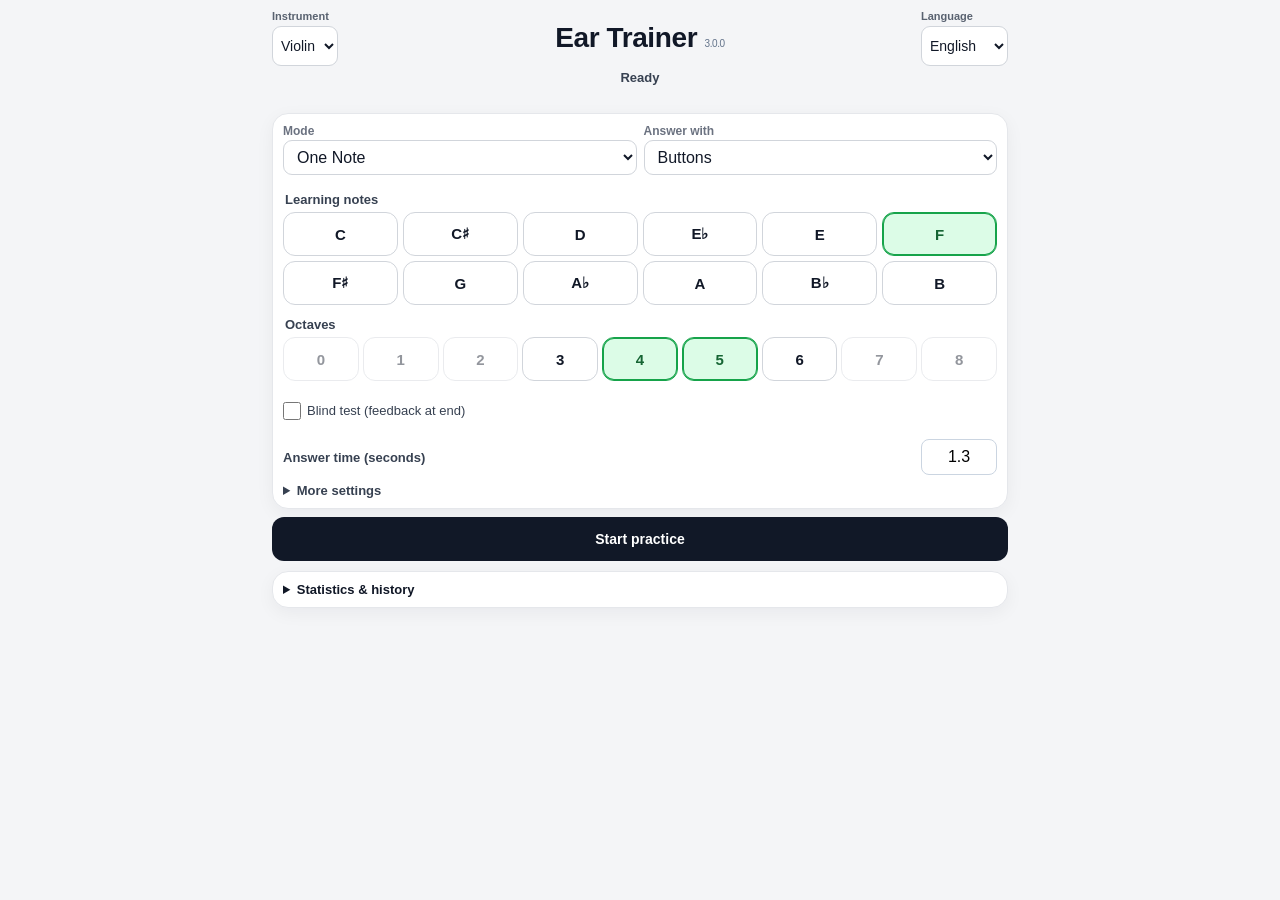
==== commit 7ddb4f26: "Add files via upload" ====
--- a/index.html
+++ b/index.html
@@ -11,7 +11,6 @@
     <link rel="manifest" href="./manifest.webmanifest">
     <link rel="apple-touch-icon" href="./icon-192.png">
     <link rel="stylesheet" href="./styles.css">
-    <link rel="stylesheet" href="./ap-focus.css">
 </head>
 <body>
     <aside id="dailyGoalNotice" class="daily-goal-notice" hidden>
@@ -46,290 +45,61 @@
             <p id="status" class="status" aria-live="polite"></p>
         </header>
 
-        <nav class="af-entries" aria-label="Focused practice"><a class="af-entry secondary" href="#ap" id="focusEntry">Focused AP practice</a><a class="af-entry secondary" href="#iv" id="ivEntry">Focused interval practice</a></nav>
-        <section id="focusPanel" class="af-panel" hidden aria-labelledby="focusTitle">
-            <div class="af-head"><div><p class="af-instrument" id="focusInstrument"></p><h2 id="focusTitle"></h2></div><a href="#tools" data-af="back"></a></div>
-            <div id="focusHome" hidden>
-                <p id="focusDaily"></p>
-                <fieldset class="af-octaves"><legend data-af="octaves"></legend><div id="focusOctaves" class="af-notes"></div></fieldset>
-                <p id="focusRangeHint" class="af-muted" role="status" hidden></p>
-                <div id="focusModes" class="af-modes"></div>
-                <p id="focusRules" class="af-muted"></p>
-                <div class="af-group"><strong data-af="set"></strong><span id="focusCurrent"></span><button class="primary" type="button" id="focusAdd" hidden></button></div>
-                <details id="focusGuide"><summary data-af="examples"></summary><div id="focusExamples"></div></details>
-                <details id="focusSettings"><summary data-af="settings"></summary>
-                    <div id="focusPicker" class="af-notes" role="group"></div>
-                    <label class="af-option"><span data-af="size"></span><select id="focusSize"><option>12</option><option>24</option><option>36</option><option>48</option><option>60</option></select></label>
-                    <label class="af-option"><span id="focusAutoText"></span><input id="focusAuto" type="checkbox"></label>
-                    
-                    <label class="af-option"><span data-af="mask"></span><input id="focusMask" type="checkbox"></label>
-                    <label class="af-option"><span data-af="limitSeconds"></span><input id="focusLimit" class="af-seconds" type="text" inputmode="decimal" autocomplete="off" spellcheck="false"></label>
-                    <p class="af-muted" data-af="limitHelp"></p>
-                    <label class="af-option"><span data-af="share"></span><select id="focusShare"><option value="0">0%</option><option value="0.2">20%</option><option value="0.5">50%</option></select></label>
-                    <details><summary data-af="thresholds"></summary>
-                        <label class="af-option"><span data-af="hit"></span><input id="focusHit" type="number" min="50" max="100"></label>
-                        <label class="af-option"><span data-af="fa"></span><input id="focusFa" type="number" min="0" max="50"></label>
-                    </details>
-                </details>
-                <div id="focusInvite" class="af-group" hidden><span id="focusInvitation"></span><button class="secondary" id="focusSecond" type="button" data-af="second"></button></div>
-                <details id="focusEvidence"><summary data-af="evidence"></summary>
-                    <p id="focusProgress"></p><p id="focusRates"></p><p id="focusFirst"></p>
-                    <div class="af-filters"><select id="focusFilterTimbre" aria-label="Instrument"></select><select id="focusFilterOctave" aria-label="Octave"><option value="all"></option></select></div>
-                    <details id="focusRestLog" hidden><summary data-af="restLog"></summary><ol id="focusRestRows"></ol></details>
-                    <table><thead><tr><th data-af="note"></th><th data-af="practice"></th><th data-af="check"></th><th data-af="days"></th></tr></thead><tbody id="focusStats"></tbody></table>
-                    <p class="af-muted" data-af="recordHelp"></p><p class="af-muted" data-af="countsLocal"></p>
-                    <div class="af-actions"><button class="secondary" type="button" id="focusBackup" data-af="backup"></button><button class="secondary" type="button" id="focusRestore" data-af="restore"></button><input type="file" id="focusFile" hidden accept=".json,application/json"></div>
+        <p id="storageWarning" role="alert" hidden></p>
+        <section class="settings-card" id="settingsCard">
+            <div class="settings-grid">
+                <label><span data-i="mode"></span><select id="modeSelect"><option value="single" data-i="one"></option><option value="interval" data-i="two"></option><option value="free" data-i="free"></option></select></label>
+                <label id="displayRow"><span data-i="answerWith"></span><select id="displaySelect"><option value="buttons" data-i="buttons"></option><option value="instrument" data-i="instrument"></option></select></label>
+            </div>
+            <div id="apSettings">
+                <fieldset><legend data-i="learningNotes"></legend><div id="learningNotes" class="note-grid"></div></fieldset>
+                <fieldset><legend data-i="octaves"></legend><div id="octaves" class="octave-grid"></div></fieldset>
+                <label class="option-row"><input type="checkbox" id="blindCheck"><span data-i="blind"></span></label>
+            </div>
+            <div id="rpSettings" hidden>
+                <div class="settings-grid">
+                    <label><span data-i="minInterval"></span><select id="minIntervalSelect"></select></label>
+                    <label><span data-i="maxInterval"></span><select id="maxIntervalSelect"></select></label>
+                    <label class="wide"><span data-i="direction"></span><select id="directionSelect"><option value="both" data-i="random"></option><option value="higher" data-i="up"></option><option value="lower" data-i="down"></option></select></label>
+                </div>
+                <details id="rangeDetails"><summary><span data-i="pitchRange"></span> · <span id="rangeLabel"></span></summary>
+                    <div class="settings-grid"><label><span data-i="from"></span><select id="startNote"></select></label><label><span data-i="to"></span><select id="endNote"></select></label></div>
                 </details>
             </div>
-            <div id="focusRound" hidden>
-                <p class="af-instrument" id="focusIndex"></p>
-                <p class="af-live" id="focusPrompt" role="status" aria-live="polite"></p>
-                <div class="af-timer" id="focusTimer" aria-hidden="true" hidden><span></span></div>
-                <div id="focusAnswers" class="af-notes"></div>
-                <p class="af-muted" id="focusAnswerHint"></p>
-                <div class="af-actions">
-                    <button type="button" class="primary" id="focusNext"></button>
-                    <button type="button" class="secondary" id="focusRelative" data-af="relative"></button>
-                    <button type="button" class="secondary" id="focusReplay" data-af="replay"></button>
-                    <button type="button" class="secondary" id="focusAnswerSound" data-af="answerSound"></button>
-                    <button type="button" class="af-plain" id="focusFault" data-af="audio"></button>
-                </div>
-                <button type="button" class="af-plain af-end" id="focusEnd" data-af="finish"></button>
-            </div>
-            <div id="focusSummary" hidden><h3 id="focusSummaryTitle"></h3><p id="focusScore"></p>
-                <div id="focusContinue" class="af-actions"></div>
-                <details><summary data-af="results"></summary><ol id="focusReview"></ol></details>
-            </div>
-            <p id="focusNotice" class="af-muted" aria-live="polite"></p>
-        </section>
-
-        <section id="ivPanel" class="af-panel" hidden aria-labelledby="ivTitle">
-            <div class="af-head"><div><p class="af-instrument" id="ivInstrument"></p><h2 id="ivTitle"></h2></div><a href="#tools" data-iv="back"></a></div>
-            <div id="ivHome" hidden>
-                <p id="ivDaily"></p>
-                <fieldset class="af-octaves"><legend data-iv="octaves"></legend><div id="ivOctaves" class="af-notes"></div></fieldset>
-                <p id="ivRangeHint" class="af-muted" role="status" hidden></p>
-                <div id="ivModes" class="af-modes"></div>
-                <p id="ivRules" class="af-muted"></p>
-                <div class="af-group"><strong data-iv="set"></strong><span id="ivCurrent"></span><button class="primary" type="button" id="ivAdd" hidden></button></div>
-                <details id="ivGuide"><summary data-iv="examples"></summary><div id="ivExamples"></div></details>
-                <details id="ivSettings"><summary data-iv="settings"></summary>
-                    <div id="ivPicker" class="af-notes" role="group"></div>
-                    <label class="af-option"><span data-iv="direction"></span><select id="ivDirection"><option value="up"></option><option value="down"></option><option value="both"></option><option value="harmonic"></option></select></label>
-                    <label class="af-option"><span data-iv="size"></span><select id="ivSize"><option>12</option><option>24</option><option>36</option><option>48</option><option>60</option></select></label>
-                    <label class="af-option"><span id="ivAutoText"></span><input id="ivAuto" type="checkbox"></label>
-                    
-                    <label class="af-option"><span data-iv="repeats"></span><input id="ivRepeats" type="checkbox"></label>
-                    <label class="af-option"><span data-iv="limitSeconds"></span><input id="ivLimit" class="af-seconds" type="text" inputmode="decimal" autocomplete="off" spellcheck="false"></label>
-                    <p class="af-muted" data-iv="limitHelp"></p>
-                    <details><summary data-iv="thresholds"></summary>
-                        <label class="af-option"><span data-iv="hit"></span><input id="ivHit" type="number" min="50" max="100"></label>
-                        <label class="af-option"><span data-iv="fa"></span><input id="ivFa" type="number" min="0" max="50"></label>
-                    </details>
-                </details>
-                <details id="ivEvidence"><summary data-iv="evidence"></summary>
-                    <p id="ivProgress"></p><p id="ivRates"></p><p id="ivChecks"></p>
-                    <table><thead><tr><th data-iv="interval"></th><th data-iv="practice"></th><th data-iv="check"></th><th data-iv="days"></th></tr></thead><tbody id="ivStats"></tbody></table>
-                    <p class="af-muted" data-iv="recordHelp"></p><p class="af-muted" data-iv="countsLocal"></p>
-                    <div class="af-actions"><button class="secondary" type="button" id="ivBackup" data-iv="backup"></button><button class="secondary" type="button" id="ivRestore" data-iv="restore"></button><input type="file" id="ivFile" hidden accept=".json,application/json"></div>
+            <div id="commonSettings">
+                <label class="time-setting"><span data-i="answerTime"></span><input id="answerLimitSelect" type="text" inputmode="decimal" autocomplete="off" spellcheck="false" aria-label="Answer time (seconds)"></label>
+                <details><summary data-i="advanced"></summary>
+                    <label class="option-row"><input type="checkbox" id="autoNextCheck" checked><span data-i="autoNext"></span></label>
+                    <label class="option-row" id="maskRow"><input type="checkbox" id="maskCheck" checked><span data-i="mask"></span></label>
+                    <p class="mini" data-i="timeHint"></p>
                 </details>
             </div>
-            <div id="ivRound" hidden>
-                <p class="af-instrument" id="ivIndex"></p>
-                <p class="af-live" id="ivPrompt" role="status" aria-live="polite"></p>
-                <div class="af-timer" id="ivTimer" aria-hidden="true" hidden><span></span></div>
-                <div id="ivAnswers" class="af-notes"></div>
-                <p class="af-muted" id="ivAnswerHint"></p>
-                <div class="af-actions">
-                    <button type="button" class="primary" id="ivNext"></button>
-                    <button type="button" class="secondary" id="ivReplay" data-iv="replay"></button>
-                    <button type="button" class="secondary" id="ivAnswerSound" data-iv="answerSound"></button>
-                    <button type="button" class="af-plain" id="ivFault" data-iv="audio"></button>
-                </div>
-                <button type="button" class="af-plain af-end" id="ivEnd" data-iv="finish"></button>
-            </div>
-            <div id="ivSummary" hidden><h3 id="ivSummaryTitle"></h3><p id="ivScore"></p>
-                <div id="ivContinue" class="af-actions"></div>
-                <details><summary data-iv="results"></summary><ol id="ivReview"></ol></details>
-            </div>
-            <p id="ivNotice" class="af-muted" aria-live="polite"></p>
+            <p id="configError" role="alert" hidden></p>
         </section>
-
-        <p id="storageWarning" role="alert" hidden></p>
-        <!-- AP prompt, answers and results come first: during a round the settings are hidden,
-             after a round the result is read before anything else. -->
-        <section class="ap-answer-panel" id="apAnswerPanel" hidden>
-            <p id="apMessage" class="ap-message" role="status" aria-live="polite"></p>
-            <div id="apAnswers" class="ap-answer-buttons af-two" aria-label="Absolute pitch answers">
-                <div id="apNameKeys" class="af-keys" role="group"></div>
-                <div id="apOctaveKeys" class="af-octave-row" role="group"></div>
-                <div id="apExtraKeys" class="af-extra"></div>
-            </div>
-            <button id="apRepeatNote" type="button" class="secondary ap-repeat-note" hidden>Replay correct note</button>
-            <div id="apReview" class="ap-review" hidden></div>
+        <section id="controls" class="controls unified-controls">
+            <button id="playButton" class="primary" disabled data-i="start"></button>
+            <button id="nextButton" class="secondary" hidden data-i="next"></button>
+            <button id="replayButton" class="secondary" hidden data-i="replay"></button>
         </section>
-
-        <section class="settings-card">
-            <div class="settings-grid">
-                <label>
-                    <span id="fromLabel">From</span>
-                    <select id="startNote"></select>
-                </label>
-                <label>
-                    <span id="toLabel">To</span>
-                    <select id="endNote"></select>
-                </label>
-                <label>
-                    <span id="keyLabel">Key</span>
-                    <select id="keySelect"></select>
-                </label>
-                <label class="legacy-clef-control" hidden>
-                    <span id="clefLabel">Clef</span>
-                    <select id="clefSelect">
-                        <option value="Treble">Treble</option>
-                        <option value="Bass">Bass</option>
-                        <option value="Auto">Auto</option>
-                    </select>
-                </label>
-            </div>
-            <details id="relativeNotes" class="rp-note-filter" hidden>
-                <summary id="relativeNotesLabel">Notes</summary>
-                <div id="relativeNoteButtons" class="af-notes"></div>
-                <button type="button" class="secondary" id="relativeAllNotes">Select all</button>
-            </details>
-            <div class="settings-actions">
-                <label class="mode-picker" for="modeSelect">
-                    <span id="modeLabel">Mode</span>
-                    <select id="modeSelect">
-                        <option value="single">One Note</option>
-                        <option value="interval">Two Notes</option>
-                        <option value="free">Free Play</option>
-                    </select>
-                </label>
-                <button id="applyButton" class="secondary" disabled>Apply</button>
-                <div class="interval-settings" id="intervalPicker" hidden>
-                    <label class="interval-picker" for="minIntervalSelect">
-                        <span id="minIntervalLabel">Min interval (semitones)</span>
-                        <select id="minIntervalSelect" aria-labelledby="minIntervalLabel"></select>
-                    </label>
-                    <label class="interval-picker" for="maxIntervalSelect">
-                        <span id="maxIntervalLabel">Max interval (semitones)</span>
-                        <select id="maxIntervalSelect" aria-labelledby="maxIntervalLabel"></select>
-                    </label>
-                    <label class="interval-picker" for="directionSelect">
-                        <span id="targetDirectionLabel">Target direction</span>
-                        <select id="directionSelect" aria-labelledby="targetDirectionLabel">
-                            <option value="higher">Higher</option>
-                            <option value="lower">Lower</option>
-                            <option value="both">Both (random)</option>
-                        </select>
-                    </label>
-                </div>
-                <div class="ap-settings" id="apPicker" hidden>
-                    <div id="apAssessmentOptions" class="ap-configuration">
-                    <label class="ap-picker" for="apTrialsSelect" id="apTrialsPicker">
-                        <span id="apTrialsLabel">Questions per round</span>
-                        <select id="apTrialsSelect"><option value="12">12</option><option value="20">20</option><option value="36">36</option><option value="48">48</option></select>
-                    </label>
-                    <label class="ap-picker" for="apTimeSelect" id="apTimePicker">
-                        <span id="apTimeLabel">Response limit</span>
-                        <select id="apTimeSelect"><option value="5">5 seconds</option><option value="2">2 seconds</option><option value="none">No limit</option></select>
-                    </label>
-                    <label class="ap-picker" for="apTimbre" id="apTimbrePicker">
-                        <span id="apTimbreLabel">Check sound</span>
-                        <select id="apTimbre"><option value="instrument">Instrument</option><option value="neutral">Neutral tone</option><option value="mixed">Mixed sounds</option></select>
-                    </label>
-                    </div>
-                    <div class="ap-course-info" id="apCourseInfo" hidden>
-                        <p id="apCourseLevel"></p>
-                        <div id="apStudyPanel" class="ap-study-panel" hidden>
-                            <p id="apStudyTitle" class="ap-study-title">1 · Listen & remember</p>
-                            <p id="apStudySubtitle" class="ap-study-subtitle">Tap each note repeatedly before attempting retrieval.</p>
-                            <div id="apStudyOctaves" class="ap-study-octaves" hidden></div>
-                            <div id="apStudyCards" class="ap-study-cards"></div>
-                            <p id="apStudyDue" class="ap-study-subtitle"></p>
-                        </div>
-                        <label class="ap-picker" for="apLevelSelect" id="apLevelPicker">
-                            <span id="apLevelLabel">Learning difficulty</span>
-                            <select id="apLevelSelect"></select>
-                        </label>
-                        <p id="apCourseDescription"></p>
-                        <div id="apColdConfirmation" class="ap-cold-confirm" hidden>
-                            <p class="ap-description" id="apColdRangeText"></p>
-                            <p class="ap-description" id="apBreakInfo"></p>
-                            <label class="ap-picker" for="apColdDevice"><span id="apColdDeviceLabel"></span>
-                                <select id="apColdDevice"><option value="speaker">Speaker</option><option value="wired">Wired headphones</option><option value="bluetooth">Bluetooth</option><option value="other">Other/unknown</option></select>
-                            </label>
-                            <label class="ap-opt"><input id="apHideColdCheck" type="checkbox"><span id="apHideColdText"></span></label>
-                        </div>
-                    </div>
-                    <label class="option-row" id="apMaskRow"><input id="apMaskCheck" type="checkbox" checked><span id="apMaskText">Play a short instrumental phrase before each question</span></label>
-                    <p id="apDescription" class="ap-description">Consecutive targets have different note names. Answers appear after the round.</p>
-                    <p id="apEffectiveRange" class="ap-description" aria-live="polite"></p>
-                </div>
-                <label class="option-row" id="autoNextRow"><input id="autoNextCheck" type="checkbox" checked><span id="autoNextText">Continue automatically after each answer</span></label>
-                <label class="limit-picker" for="answerLimitSelect" id="answerLimitRow"><span id="answerLimitLabel">Answer window</span><input id="answerLimitSelect" class="limit-seconds" type="text" inputmode="decimal" autocomplete="off" spellcheck="false" value="1.3"></label>
-                <p id="answerLimitHelp" class="ap-description"></p>
-            </div>
+        <section id="answerCard" class="answer-card" hidden>
+            <div id="sessionScore" class="session-score"></div>
+            <div id="answerText" role="status" aria-live="polite"></div>
+            <div id="answerTimer" class="answer-timer" aria-hidden="true" hidden><span></span></div>
         </section>
-
-
-        <section id="rpPanel" class="rp-panel" hidden>
-            <div class="rp-config">
-                <label><span id="rpLevelLabel">Level</span><select id="rpLevel"></select></label>
-                <label><span id="rpActivityLabel">Exercise</span>
-                    <select id="rpActivity">
-                        <option value="practice">Guided practice</option>
-                        <option value="review">Weak intervals</option>
-                        <option value="test">Independent check</option>
-                        <option value="locate">Instrument location</option>
-                        <option value="melody">Short melody</option>
-                        <option value="produce">Sing / play first</option>
-                    </select></label>
-                <label><span id="rpDirectionLabel">Direction</span>
-                    <select id="rpDirection"><option value="both">Both</option><option value="higher">Ascending</option><option value="lower">Descending</option></select></label>
-            </div>
-            <label class="rp-timbre"><span id="rpTimbreLabel">Check sound</span><select id="rpTimbre"><option value="instrument">Instrument</option><option value="neutral">Neutral tone</option></select></label>
-            <label class="option-row rp-mic" id="rpMicRow" hidden><input id="rpMicCheck" type="checkbox"><span id="rpMicText">Check with the microphone (experimental)</span></label>
-            <p id="rpFocus" class="rp-caption rp-focus" hidden></p>
-            <details class="rp-examples" id="rpExamples">
-                <summary id="rpSampleSummary">Show / hide examples</summary>
-                <div id="rpSamples" class="rp-sample-grid"></div>
-            </details>
-            <div class="rp-progress"><strong id="rpQuestionNumber"></strong><span id="rpMessage">Press Play to begin</span></div>
-            <div id="rpReference" class="rp-reference" hidden></div>
-            <div id="rpAnswers" class="rp-answer-grid" hidden></div>
-            <div id="rpProduce" class="rp-produce" hidden>
-                <p id="rpProducePrompt" class="rp-produce-prompt"></p>
-                <button id="rpProduceReveal" type="button" class="primary">Hear the answer</button>
-                <div id="rpProduceRate" class="rp-produce-rate" hidden>
-                    <button id="rpProduceMatched" type="button" class="secondary">Matched</button>
-                    <button id="rpProduceMissed" type="button" class="secondary">Off</button>
-                </div>
-            </div>
-            <div class="rp-audio-controls">
-                <button id="rpReplay" type="button" class="secondary" hidden>Replay pair</button>
-                <button id="rpCorrectAudio" type="button" class="secondary" hidden>Play correct</button>
-                <button id="rpSelectedAudio" type="button" class="secondary" hidden>Play my answer</button>
-            </div>
-            <div id="rpResults" class="rp-results" hidden></div>
-            <details class="rp-history"><summary id="rpHistorySummary">Recent results</summary>
-                <p id="rpStats"></p><button id="rpExport" class="secondary" type="button">Export RP CSV</button></details>
-            <p id="rpIntro" class="rp-caption">Intervals are scored by semitone distance.</p>
+        <section id="buttonBoard" class="button-board" hidden>
+            <div id="apNameKeys" class="note-grid" role="group" aria-label="Note name"></div>
+            <div id="apOctaveKeys" class="octave-grid" role="group" aria-label="Octave"></div>
+            <div id="intervalAnswers" class="interval-answers" role="group" aria-label="Semitones"></div>
         </section>
-
-        <section class="controls">
-            <button id="playButton" class="primary" disabled>Play</button>
-            <button id="nextButton" class="secondary" disabled>Next</button>
-            <button id="demoButton" class="secondary" disabled>Demo</button>
+        <div id="extraAnswers" class="extra-answers" hidden><button id="otherButton" class="secondary" data-i="other"></button><button id="unsureButton" class="secondary" data-i="unsure"></button><button id="relativeButton" class="secondary" data-i="relative" hidden></button></div>
+        <section class="keyboard-card" id="keyboardCard" hidden>
+            <div id="keyboardScroller" class="keyboard-scroller"><div id="keyboard" class="keyboard"></div></div>
         </section>
-
-        <details class="ap-history-panel" id="apHistoryPanel">
-            <summary id="apProgressTitle">AP progress</summary>
-            <div id="apRecentHistory"></div>
-            <button type="button" class="secondary" id="apExportButton">Export trial CSV</button>
-        </details>
-
+        <section id="sessionSummary" class="settings-card" hidden><h2 data-i="results"></h2><div id="summaryBody"></div><details id="reviewDetails" hidden><summary data-i="review"></summary><ol id="reviewList"></ol></details></section>
+        <details id="statistics" class="settings-card history-card">
+            <summary data-i="statistics"></summary><div id="historyBody"></div>
+            <div class="history-actions"><button id="exportButton" class="secondary" data-i="backup"></button><button id="importButton" class="secondary" data-i="restore"></button><input id="importFile" type="file" accept=".json,application/json" hidden></div>
+            <p class="mini" id="historyNotice" role="status"></p>
         <section class="tracker-strip" aria-label="Training time">
             <p id="trackerStatus">今日有效训练 0/60 分钟 · 仅本机，未同步</p>
             <details class="tracker-config">
@@ -349,42 +119,18 @@
             </details>
         </section>
 
-        <section class="answer-card">
-            <div id="answerText" class="answer-text">Free play mode</div>
-            <span id="referenceChip" class="reference-chip" hidden></span>
-            <button id="intervalReplayButton" class="secondary interval-replay-button" type="button" hidden>Replay</button>
-            <div id="answerTimer" class="answer-timer" aria-hidden="true" hidden><span></span></div>
-        </section>
-
-        <section class="keyboard-card">
-            <div id="keyboardScroller" class="keyboard-scroller">
-                <div id="keyboard" class="keyboard"></div>
-            </div>
-        </section>
-        <p id="helpText" class="hint"></p>
+        </details>
     </main>
-    <!-- Legacy notation target kept off-screen for compatibility with unchanged Demo logic. -->
-    <svg id="staff" hidden aria-hidden="true" style="display:none"></svg>
-
     <script src="./vendor/WebAudioFontPlayer.js"></script>
     <script src="./i18n.js"></script>
-    <script src="./demo-score.js"></script>
     <script src="./training-core.js"></script>
     <script src="./answer-timer.js"></script>
-    <script src="./training-copy.js"></script>
     <script src="./ap-science.js"></script>
     <script src="./training-tracker.js"></script>
-    <script src="./ap-memory.js"></script>
+    <script src="./ap-focus-model.js"></script>
     <script src="./relative-course.js"></script>
-    <script src="./pitch-detect.js"></script>
-    <script src="./relative-ui.js"></script>
-    <script src="./ap-focus-copy.js"></script>
-    <script src="./ap-focus-model.js"></script>
-    <script src="./ap-focus-audio.js"></script>
-    <script src="./ap-focus.js"></script>
-    <script src="./interval-focus-copy.js"></script>
-    <script src="./interval-focus-model.js"></script>
-    <script src="./interval-focus.js"></script>
+    <script src="./unified-model.js"></script>
+    <script src="./unified-copy.js"></script>
     <script src="./app.js"></script>
 </body>
 </html>
--- a/styles.css
+++ b/styles.css
@@ -410,3 +410,54 @@
         --piano-row-height: clamp(56px, calc((100svh - 174px) / 7), 86px);
     }
 }
+/* 3.0 unified practice. Legacy course panels are no longer mounted. */
+[hidden]{display:none!important}
+#settingsCard{display:grid;gap:10px}
+#settingsCard fieldset{margin:7px 0;padding:0;border:0;min-width:0}
+#settingsCard legend,#settingsCard summary,#settingsCard .time-setting span{font-weight:700;font-size:13px;color:#374151}
+.note-grid{display:grid;grid-template-columns:repeat(6,minmax(0,1fr));gap:5px;margin:5px 0}
+.octave-grid{display:grid;grid-template-columns:repeat(9,minmax(0,1fr));gap:4px;margin:5px 0}
+.note-grid button,.octave-grid button,.interval-answers button{min-width:0;min-height:44px;padding:2px;font-size:15px}
+.note-grid button[aria-pressed=true],.octave-grid button[aria-pressed=true]{background:#dcfce7;color:#166534;border-color:#16a34a;box-shadow:inset 0 0 0 1px #16a34a}
+.note-grid button.learning{border:2px solid #16a34a}
+.note-grid button.picked,.octave-grid button.picked{background:#dbeafe;border-color:#2563eb;box-shadow:inset 0 0 0 1px #2563eb}
+#settingsCard .wide{grid-column:1/-1}
+#settingsCard .option-row{display:flex;align-items:center;gap:6px;min-height:36px;font-size:13px}
+#settingsCard .option-row input{width:18px;height:18px}
+#settingsCard details{margin-top:8px}
+#settingsCard details .settings-grid{margin-top:6px}
+.time-setting{display:flex;align-items:center;justify-content:space-between;gap:10px}
+.time-setting input{width:76px;height:36px;text-align:center;border:1px solid #cbd5e1;border-radius:8px;font:inherit}
+.mini{font-size:12px;color:#6b7280;margin:6px 0}
+#configError,#storageWarning{font-size:13px;color:#991b1b;margin:4px 0}
+.unified-controls{display:flex;gap:6px;position:static!important;padding:0!important;margin:8px 0!important}
+.unified-controls button{flex:1;min-height:44px}
+#answerCard{padding:6px 9px;margin:6px 0;display:block;min-height:0}
+.session-score{color:#64748b;font-size:12px;font-weight:700;line-height:16px;text-align:center}
+#answerText{text-align:center;font-size:14px;font-weight:700;min-height:20px;line-height:20px;overflow-wrap:anywhere}
+#answerText.good{color:#166534}#answerText.bad{color:#991b1b}
+#answerTimer{width:100%;margin:3px 0 0}
+.button-board{background:white;border:1px solid #e5e7eb;border-radius:12px;padding:7px;margin:6px 0}
+.button-board .note-grid button,.button-board .octave-grid button{min-height:52px}
+.button-board .octave-grid button{min-height:46px}
+.interval-answers{display:grid;grid-template-columns:repeat(4,minmax(0,1fr));gap:6px}
+.interval-answers button{min-height:52px;font-size:20px}
+#buttonBoard button.correct{background:#dcfce7;border-color:#16a34a;color:#166534;opacity:1}
+#buttonBoard button.wrong{background:#fee2e2;border-color:#dc2626;color:#991b1b;opacity:1}
+.extra-answers{display:flex;gap:6px;margin:5px 0}.extra-answers button{flex:1;min-height:39px;font-size:12px;padding:0 4px}
+#statistics{margin-top:10px;font-size:13px}#statistics summary{cursor:pointer;font-weight:700}#historyBody p,#summaryBody p{margin:5px 0;font-size:13px;line-height:1.5}#sessionSummary h2{font-size:16px;margin:0 0 6px}#reviewList{padding-left:23px;font-size:13px;line-height:1.6;max-height:40vh;overflow:auto}
+.history-actions{display:flex;gap:6px;margin-top:8px}.history-actions button{flex:1;font-size:12px;min-height:36px}
+.training-round #statistics,.training-round #sessionSummary,.training-round #settingsCard,.training-round #dailyGoalNotice{display:none!important}
+.training-round .app-header .status{display:none}.training-round .app-header{margin:0}.training-round #controls{margin-top:0!important}
+.training-round .keyboard.violin-board .violin-note.out-of-range{opacity:.35}
+.training-round .keyboard.piano-board .piano-row{height:var(--piano-row-height)}
+.training-round .keyboard.piano-board{--piano-row-height:clamp(52px,calc((100svh - 175px)/7),86px);gap:3px}
+.training-round .keyboard.piano-board .piano-key.out-of-range.correct{background:#86d17c}.training-round .keyboard.piano-board .piano-key.out-of-range.wrong{background:#e88b8b}
+@media(max-width:360px){.note-grid{gap:3px}.octave-grid{gap:2px}.note-grid button,.octave-grid button{font-size:13px}.app-shell{padding-left:8px;padding-right:8px}}
+/* The shared clock used to live in the retired focused stylesheet. */
+.answer-timer{height:5px;overflow:hidden;border-radius:4px;background:#dbe3ef;display:block}
+.answer-timer>span{display:block;width:100%;height:100%;background:#2563eb;transform-origin:left center;transform:scaleX(1)}
+.training-round .keyboard-card button:disabled:not(.out-of-range){opacity:1;cursor:default}
+#buttonBoard button:disabled:not([data-available=false]){opacity:1}
+#settingsCard .settings-grid{width:100%;grid-template-columns:repeat(2,minmax(0,1fr))}
+#settingsCard .settings-grid label select{width:100%}
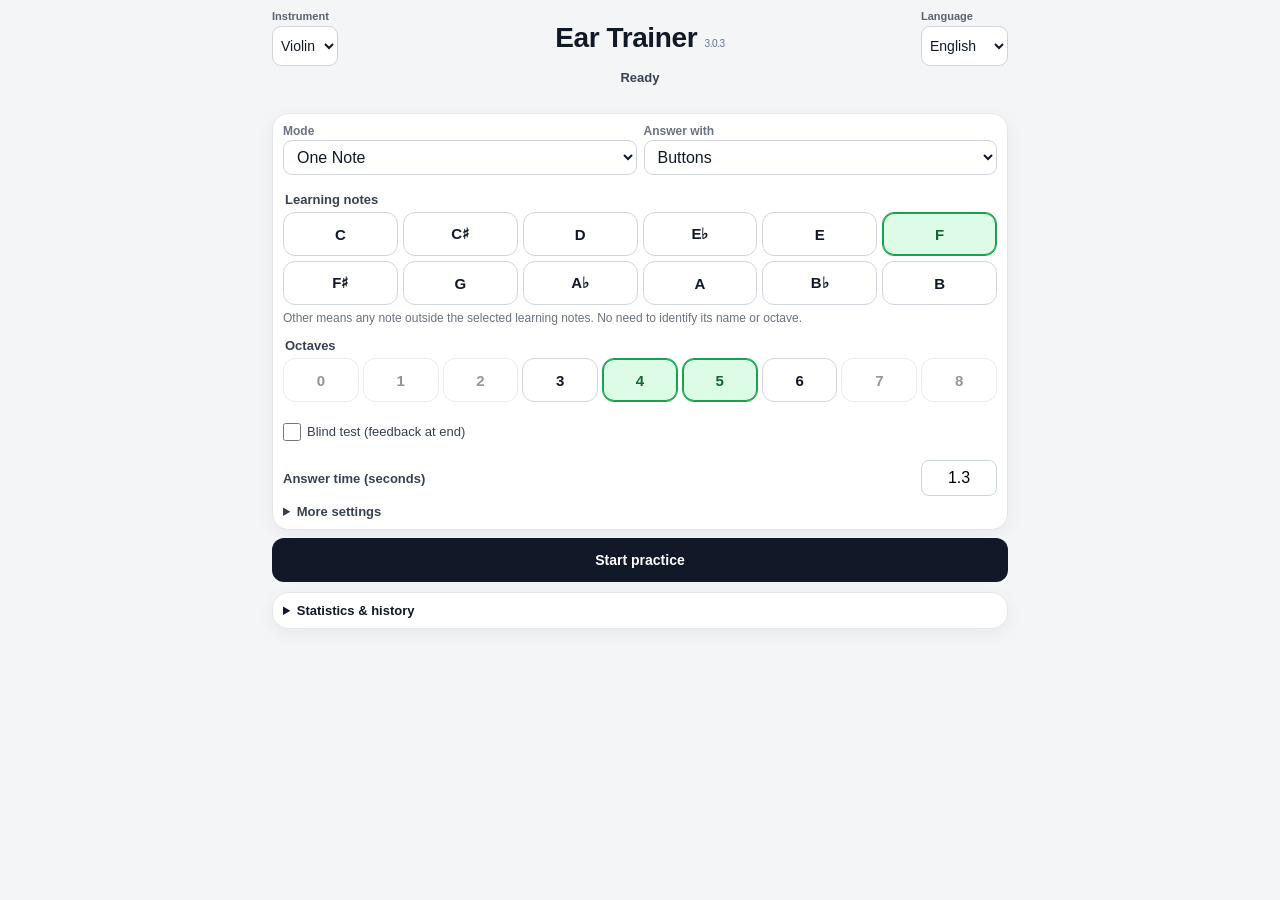
==== commit b01da50e: "Add files via upload" ====
--- a/index.html
+++ b/index.html
@@ -52,7 +52,7 @@
                 <label id="displayRow"><span data-i="answerWith"></span><select id="displaySelect"><option value="buttons" data-i="buttons"></option><option value="instrument" data-i="instrument"></option></select></label>
             </div>
             <div id="apSettings">
-                <fieldset><legend data-i="learningNotes"></legend><div id="learningNotes" class="note-grid"></div></fieldset>
+                <fieldset><legend data-i="learningNotes"></legend><div id="learningNotes" class="note-grid"></div><p id="otherHint" class="mini" data-i="otherHint" hidden></p></fieldset>
                 <fieldset><legend data-i="octaves"></legend><div id="octaves" class="octave-grid"></div></fieldset>
                 <label class="option-row"><input type="checkbox" id="blindCheck"><span data-i="blind"></span></label>
             </div>
@@ -86,12 +86,12 @@
             <div id="answerText" role="status" aria-live="polite"></div>
             <div id="answerTimer" class="answer-timer" aria-hidden="true" hidden><span></span></div>
         </section>
+        <div id="extraAnswers" class="extra-answers" hidden><button id="otherButton" type="button" class="secondary other-answer" data-i="other"></button><button id="unsureButton" class="secondary" data-i="unsure"></button><button id="relativeButton" class="secondary" data-i="relative" hidden></button></div>
         <section id="buttonBoard" class="button-board" hidden>
             <div id="apNameKeys" class="note-grid" role="group" aria-label="Note name"></div>
             <div id="apOctaveKeys" class="octave-grid" role="group" aria-label="Octave"></div>
             <div id="intervalAnswers" class="interval-answers" role="group" aria-label="Semitones"></div>
         </section>
-        <div id="extraAnswers" class="extra-answers" hidden><button id="otherButton" class="secondary" data-i="other"></button><button id="unsureButton" class="secondary" data-i="unsure"></button><button id="relativeButton" class="secondary" data-i="relative" hidden></button></div>
         <section class="keyboard-card" id="keyboardCard" hidden>
             <div id="keyboardScroller" class="keyboard-scroller"><div id="keyboard" class="keyboard"></div></div>
         </section>
--- a/styles.css
+++ b/styles.css
@@ -445,6 +445,9 @@
 #buttonBoard button.correct{background:#dcfce7;border-color:#16a34a;color:#166534;opacity:1}
 #buttonBoard button.wrong{background:#fee2e2;border-color:#dc2626;color:#991b1b;opacity:1}
 .extra-answers{display:flex;gap:6px;margin:5px 0}.extra-answers button{flex:1;min-height:39px;font-size:12px;padding:0 4px}
+/* A first-class AP answer, consistently above either answer surface. */
+.extra-answers #otherButton{flex:2;min-height:44px;font-size:16px;border:2px solid #64748b;background:#fff;color:#111827}
+.extra-answers #otherButton:disabled{opacity:.45}
 #statistics{margin-top:10px;font-size:13px}#statistics summary{cursor:pointer;font-weight:700}#historyBody p,#summaryBody p{margin:5px 0;font-size:13px;line-height:1.5}#sessionSummary h2{font-size:16px;margin:0 0 6px}#reviewList{padding-left:23px;font-size:13px;line-height:1.6;max-height:40vh;overflow:auto}
 .history-actions{display:flex;gap:6px;margin-top:8px}.history-actions button{flex:1;font-size:12px;min-height:36px}
 .training-round #statistics,.training-round #sessionSummary,.training-round #settingsCard,.training-round #dailyGoalNotice{display:none!important}
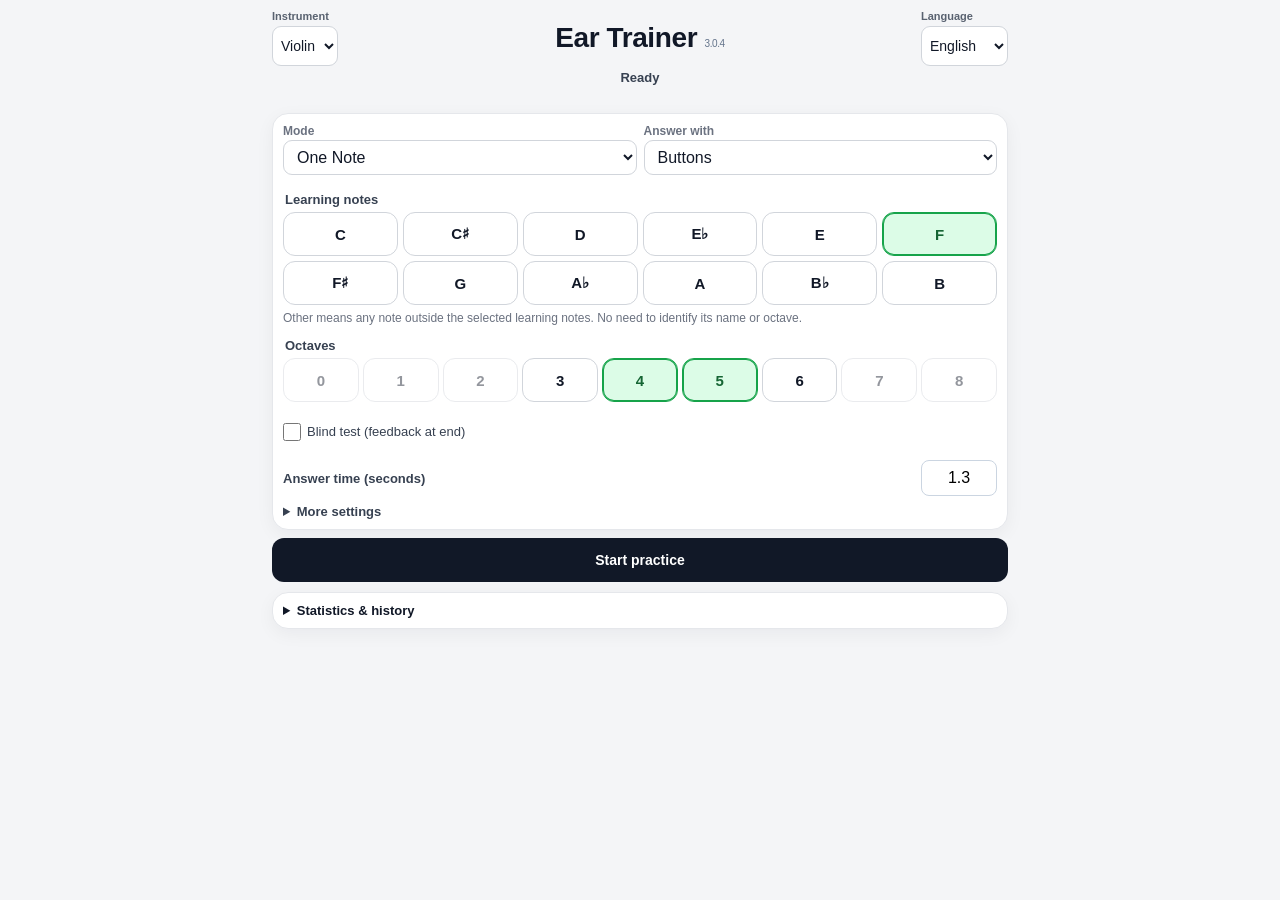
==== commit 0e080b0f: "Add files via upload" ====
--- a/index.html
+++ b/index.html
@@ -91,6 +91,7 @@
             <div id="apNameKeys" class="note-grid" role="group" aria-label="Note name"></div>
             <div id="apOctaveKeys" class="octave-grid" role="group" aria-label="Octave"></div>
             <div id="intervalAnswers" class="interval-answers" role="group" aria-label="Semitones"></div>
+            <p id="previewLabel" class="mini" role="status" hidden></p>
         </section>
         <section class="keyboard-card" id="keyboardCard" hidden>
             <div id="keyboardScroller" class="keyboard-scroller"><div id="keyboard" class="keyboard"></div></div>
--- a/styles.css
+++ b/styles.css
@@ -464,3 +464,7 @@
 #buttonBoard button:disabled:not([data-available=false]){opacity:1}
 #settingsCard .settings-grid{width:100%;grid-template-columns:repeat(2,minmax(0,1fr))}
 #settingsCard .settings-grid label select{width:100%}
+
+/* Audition highlight leaves original grading colors intact. */
+#buttonBoard button.audition{outline:2px solid #2563eb;outline-offset:-3px}
+#previewLabel{text-align:center;margin:4px 0 0}
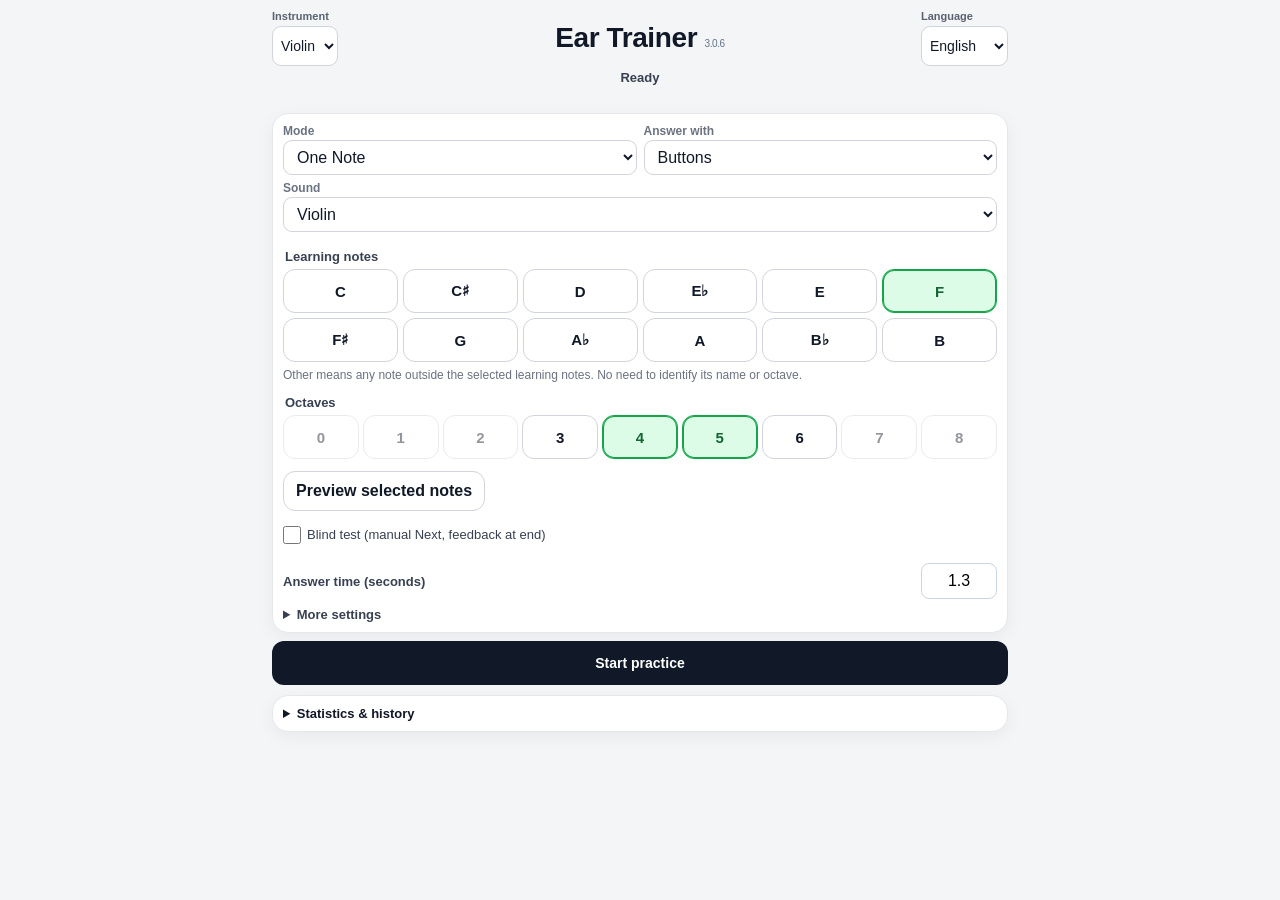
==== commit 593a456c: "Add files via upload" ====
--- a/index.html
+++ b/index.html
@@ -50,10 +50,13 @@
             <div class="settings-grid">
                 <label><span data-i="mode"></span><select id="modeSelect"><option value="single" data-i="one"></option><option value="interval" data-i="two"></option><option value="free" data-i="free"></option></select></label>
                 <label id="displayRow"><span data-i="answerWith"></span><select id="displaySelect"><option value="buttons" data-i="buttons"></option><option value="instrument" data-i="instrument"></option></select></label>
+                <label class="wide"><span data-i="sound"></span><select id="soundSelect" aria-describedby="soundHint"><option value="piano" data-i="piano"></option><option value="violin" data-i="violin"></option><option value="mixed" data-i="mixed"></option></select></label>
             </div>
+            <p id="soundHint" class="mini" data-i="mixedHint" hidden></p>
             <div id="apSettings">
                 <fieldset><legend data-i="learningNotes"></legend><div id="learningNotes" class="note-grid"></div><p id="otherHint" class="mini" data-i="otherHint" hidden></p></fieldset>
                 <fieldset><legend data-i="octaves"></legend><div id="octaves" class="octave-grid"></div></fieldset>
+                <div class="selection-preview"><button id="previewSelectionButton" type="button" class="secondary" data-i="previewSelected" aria-describedby="selectionPreviewLabel" disabled></button><span id="selectionPreviewLabel" class="mini" role="status" aria-live="polite"></span></div>
                 <label class="option-row"><input type="checkbox" id="blindCheck"><span data-i="blind"></span></label>
             </div>
             <div id="rpSettings" hidden>
@@ -86,6 +89,7 @@
             <div id="answerText" role="status" aria-live="polite"></div>
             <div id="answerTimer" class="answer-timer" aria-hidden="true" hidden><span></span></div>
         </section>
+        <div id="answerArea">
         <div id="extraAnswers" class="extra-answers" hidden><button id="otherButton" type="button" class="secondary other-answer" data-i="other"></button><button id="unsureButton" class="secondary" data-i="unsure"></button><button id="relativeButton" class="secondary" data-i="relative" hidden></button></div>
         <section id="buttonBoard" class="button-board" hidden>
             <div id="apNameKeys" class="note-grid" role="group" aria-label="Note name"></div>
@@ -96,6 +100,7 @@
         <section class="keyboard-card" id="keyboardCard" hidden>
             <div id="keyboardScroller" class="keyboard-scroller"><div id="keyboard" class="keyboard"></div></div>
         </section>
+        </div>
         <section id="sessionSummary" class="settings-card" hidden><h2 data-i="results"></h2><div id="summaryBody"></div><details id="reviewDetails" hidden><summary data-i="review"></summary><ol id="reviewList"></ol></details></section>
         <details id="statistics" class="settings-card history-card">
             <summary data-i="statistics"></summary><div id="historyBody"></div>
--- a/styles.css
+++ b/styles.css
@@ -467,4 +467,19 @@
 
 /* Audition highlight leaves original grading colors intact. */
 #buttonBoard button.audition{outline:2px solid #2563eb;outline-offset:-3px}
+#learningNotes button.audition,#octaves button.audition{outline:2px solid #2563eb;outline-offset:-3px}
+.selection-preview{display:flex;align-items:center;flex-wrap:wrap;gap:6px 10px;margin:6px 0}
+.selection-preview button{min-height:40px}
+.selection-preview .mini{margin:0}
 #previewLabel{text-align:center;margin:4px 0 0}
+
+/* 3.0.6: bring the answer surfaces within thumb reach without changing key
+   size or requiring viewport-fixed overlays. Tall boards may still scroll. */
+.app-shell.training-round {display:flex;flex-direction:column;min-height:100vh;min-height:100svh;}
+.training-round #answerCard {margin-top:0;}
+.training-round #answerArea {display:flex;flex-direction:column;flex:0 0 auto;margin-top:auto;min-width:0;}
+.training-round #answerArea .extra-answers {margin:0 0 5px;}
+.training-round #answerArea .button-board {margin:0;}
+/* Keep the answer grid stationary when a post-answer audition label appears. */
+.training-round #previewLabel {min-height:18px;line-height:18px;}
+.training-round #previewLabel[hidden] {display:block!important;visibility:hidden;}
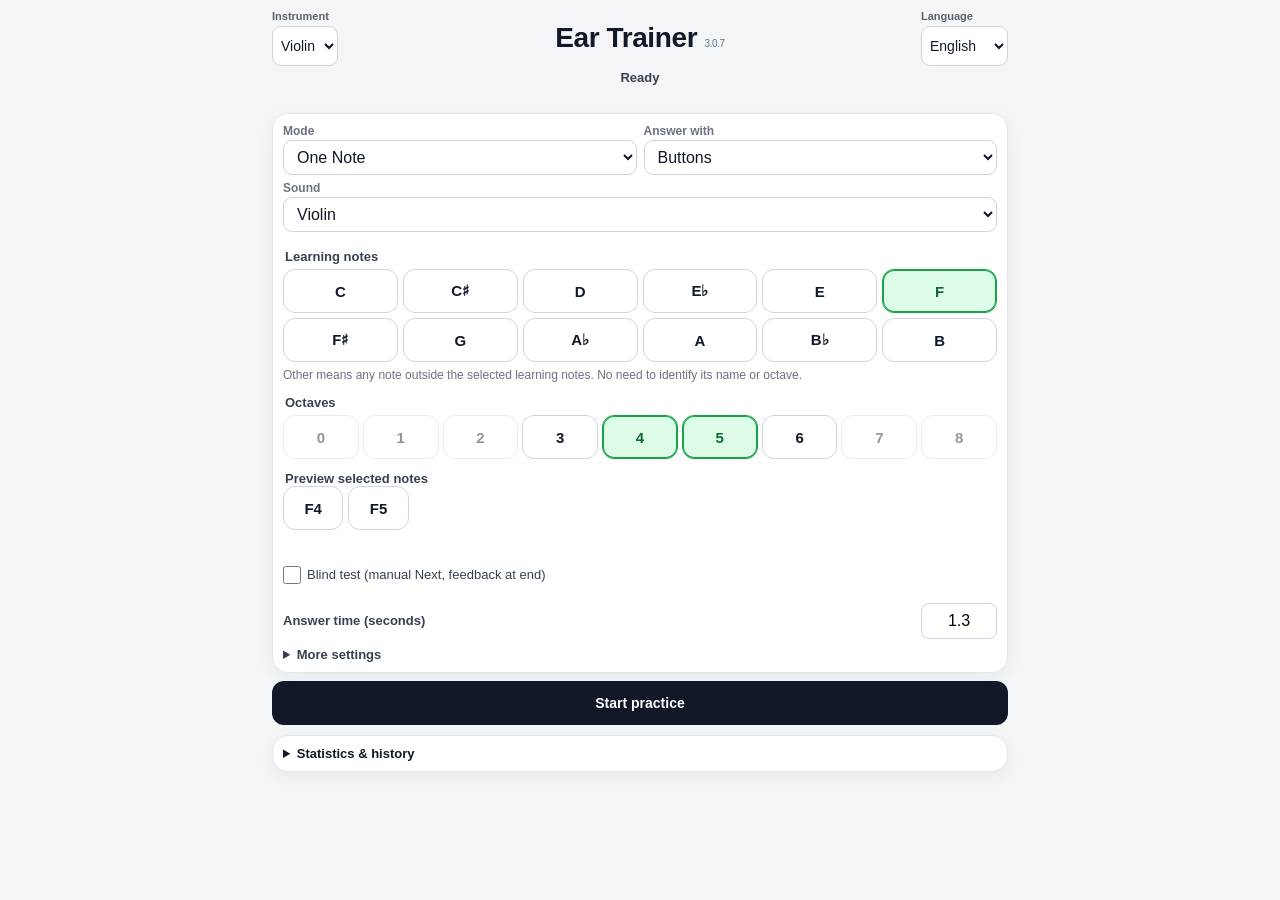
==== commit ef068fbb: "Add files via upload" ====
--- a/index.html
+++ b/index.html
@@ -56,7 +56,7 @@
             <div id="apSettings">
                 <fieldset><legend data-i="learningNotes"></legend><div id="learningNotes" class="note-grid"></div><p id="otherHint" class="mini" data-i="otherHint" hidden></p></fieldset>
                 <fieldset><legend data-i="octaves"></legend><div id="octaves" class="octave-grid"></div></fieldset>
-                <div class="selection-preview"><button id="previewSelectionButton" type="button" class="secondary" data-i="previewSelected" aria-describedby="selectionPreviewLabel" disabled></button><span id="selectionPreviewLabel" class="mini" role="status" aria-live="polite"></span></div>
+                <fieldset class="selection-preview"><legend data-i="previewSelected"></legend><div id="selectionPreviewKeys" class="preview-grid" aria-label="Preview" aria-describedby="selectionPreviewLabel"></div><p id="selectionPreviewLabel" class="mini" role="status" aria-live="polite"></p></fieldset>
                 <label class="option-row"><input type="checkbox" id="blindCheck"><span data-i="blind"></span></label>
             </div>
             <div id="rpSettings" hidden>
--- a/styles.css
+++ b/styles.css
@@ -468,9 +468,11 @@
 /* Audition highlight leaves original grading colors intact. */
 #buttonBoard button.audition{outline:2px solid #2563eb;outline-offset:-3px}
 #learningNotes button.audition,#octaves button.audition{outline:2px solid #2563eb;outline-offset:-3px}
-.selection-preview{display:flex;align-items:center;flex-wrap:wrap;gap:6px 10px;margin:6px 0}
-.selection-preview button{min-height:40px}
-.selection-preview .mini{margin:0}
+.selection-preview{margin:6px 0;min-width:0}
+.preview-grid{display:grid;grid-template-columns:repeat(auto-fill,minmax(56px,1fr));gap:5px}
+.preview-grid button{min-height:44px;padding:4px 2px;font-size:15px;touch-action:manipulation}
+.preview-grid button.audition{background:#dbeafe;border-color:#2563eb;color:#1e40af;outline:2px solid #2563eb;outline-offset:-3px}
+.selection-preview .mini{margin:3px 0 0;min-height:1.4em}
 #previewLabel{text-align:center;margin:4px 0 0}
 
 /* 3.0.6: bring the answer surfaces within thumb reach without changing key
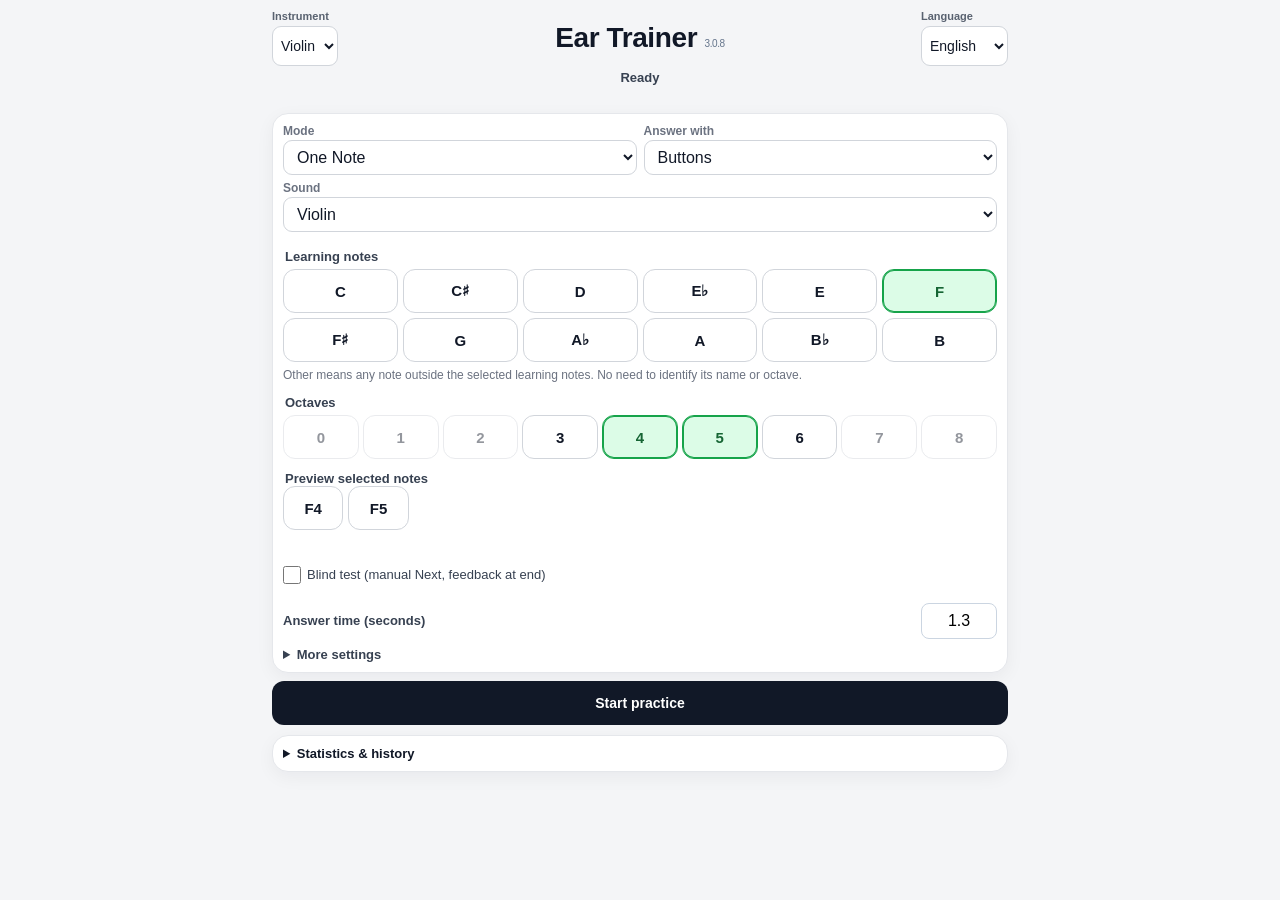
==== commit 85ce05a3: "Add files via upload" ====
--- a/index.html
+++ b/index.html
@@ -79,27 +79,29 @@
             </div>
             <p id="configError" role="alert" hidden></p>
         </section>
-        <section id="controls" class="controls unified-controls">
-            <button id="playButton" class="primary" disabled data-i="start"></button>
-            <button id="nextButton" class="secondary" hidden data-i="next"></button>
-            <button id="replayButton" class="secondary" hidden data-i="replay"></button>
-        </section>
-        <section id="answerCard" class="answer-card" hidden>
-            <div id="sessionScore" class="session-score"></div>
-            <div id="answerText" role="status" aria-live="polite"></div>
-            <div id="answerTimer" class="answer-timer" aria-hidden="true" hidden><span></span></div>
-        </section>
-        <div id="answerArea">
-        <div id="extraAnswers" class="extra-answers" hidden><button id="otherButton" type="button" class="secondary other-answer" data-i="other"></button><button id="unsureButton" class="secondary" data-i="unsure"></button><button id="relativeButton" class="secondary" data-i="relative" hidden></button></div>
-        <section id="buttonBoard" class="button-board" hidden>
-            <div id="apNameKeys" class="note-grid" role="group" aria-label="Note name"></div>
-            <div id="apOctaveKeys" class="octave-grid" role="group" aria-label="Octave"></div>
-            <div id="intervalAnswers" class="interval-answers" role="group" aria-label="Semitones"></div>
-            <p id="previewLabel" class="mini" role="status" hidden></p>
-        </section>
-        <section class="keyboard-card" id="keyboardCard" hidden>
-            <div id="keyboardScroller" class="keyboard-scroller"><div id="keyboard" class="keyboard"></div></div>
-        </section>
+        <div id="practicePanel">
+            <section id="controls" class="controls unified-controls">
+                <button id="playButton" class="primary" disabled data-i="start"></button>
+                <button id="nextButton" class="secondary" hidden data-i="next"></button>
+                <button id="replayButton" class="secondary" hidden data-i="replay"></button>
+            </section>
+            <section id="answerCard" class="answer-card" hidden>
+                <div id="sessionScore" class="session-score"></div>
+                <div id="answerText" role="status" aria-live="polite"></div>
+                <div id="answerTimer" class="answer-timer" aria-hidden="true" hidden><span></span></div>
+            </section>
+            <div id="answerArea">
+                <div id="extraAnswers" class="extra-answers" hidden><button id="otherButton" type="button" class="secondary other-answer" data-i="other"></button><button id="unsureButton" class="secondary" data-i="unsure"></button><button id="relativeButton" class="secondary" data-i="relative" hidden></button></div>
+                <section id="buttonBoard" class="button-board" hidden>
+                    <div id="apNameKeys" class="note-grid" role="group" aria-label="Note name"></div>
+                    <div id="apOctaveKeys" class="octave-grid" role="group" aria-label="Octave"></div>
+                    <div id="intervalAnswers" class="interval-answers" role="group" aria-label="Semitones"></div>
+                    <p id="previewLabel" class="mini" role="status" hidden></p>
+                </section>
+                <section class="keyboard-card" id="keyboardCard" hidden>
+                    <div id="keyboardScroller" class="keyboard-scroller"><div id="keyboard" class="keyboard"></div></div>
+                </section>
+            </div>
         </div>
         <section id="sessionSummary" class="settings-card" hidden><h2 data-i="results"></h2><div id="summaryBody"></div><details id="reviewDetails" hidden><summary data-i="review"></summary><ol id="reviewList"></ol></details></section>
         <details id="statistics" class="settings-card history-card">
--- a/styles.css
+++ b/styles.css
@@ -475,13 +475,20 @@
 .selection-preview .mini{margin:3px 0 0;min-height:1.4em}
 #previewLabel{text-align:center;margin:4px 0 0}
 
-/* 3.0.6: bring the answer surfaces within thumb reach without changing key
-   size or requiring viewport-fixed overlays. Tall boards may still scroll. */
+/* 3.0.8: place the entire practice interface together, slightly below center.
+   The only flexible space is outside the group, never between its controls,
+   feedback and answer surface. Large boards keep their natural size and scroll. */
 .app-shell.training-round {display:flex;flex-direction:column;min-height:100vh;min-height:100svh;}
+.training-round #practicePanel {display:flex;flex-direction:column;flex:1 0 auto;min-width:0;}
+.training-round #practicePanel::before,.training-round #practicePanel::after {content:"";min-height:0;}
+.training-round #practicePanel::before {flex:3 0 0px;}
+.training-round #practicePanel::after {flex:2 0 0px;}
+.training-round #practicePanel > * {flex:0 0 auto;}
 .training-round #answerCard {margin-top:0;}
-.training-round #answerArea {display:flex;flex-direction:column;flex:0 0 auto;margin-top:auto;min-width:0;}
+.training-round #answerArea {display:flex;flex-direction:column;min-width:0;margin-top:0;}
 .training-round #answerArea .extra-answers {margin:0 0 5px;}
 .training-round #answerArea .button-board {margin:0;}
-/* Keep the answer grid stationary when a post-answer audition label appears. */
+/* Reserve the clock and audition-label slots so hiding them does not move keys. */
+.training-round #answerTimer[hidden] {display:block!important;visibility:hidden;}
 .training-round #previewLabel {min-height:18px;line-height:18px;}
 .training-round #previewLabel[hidden] {display:block!important;visibility:hidden;}
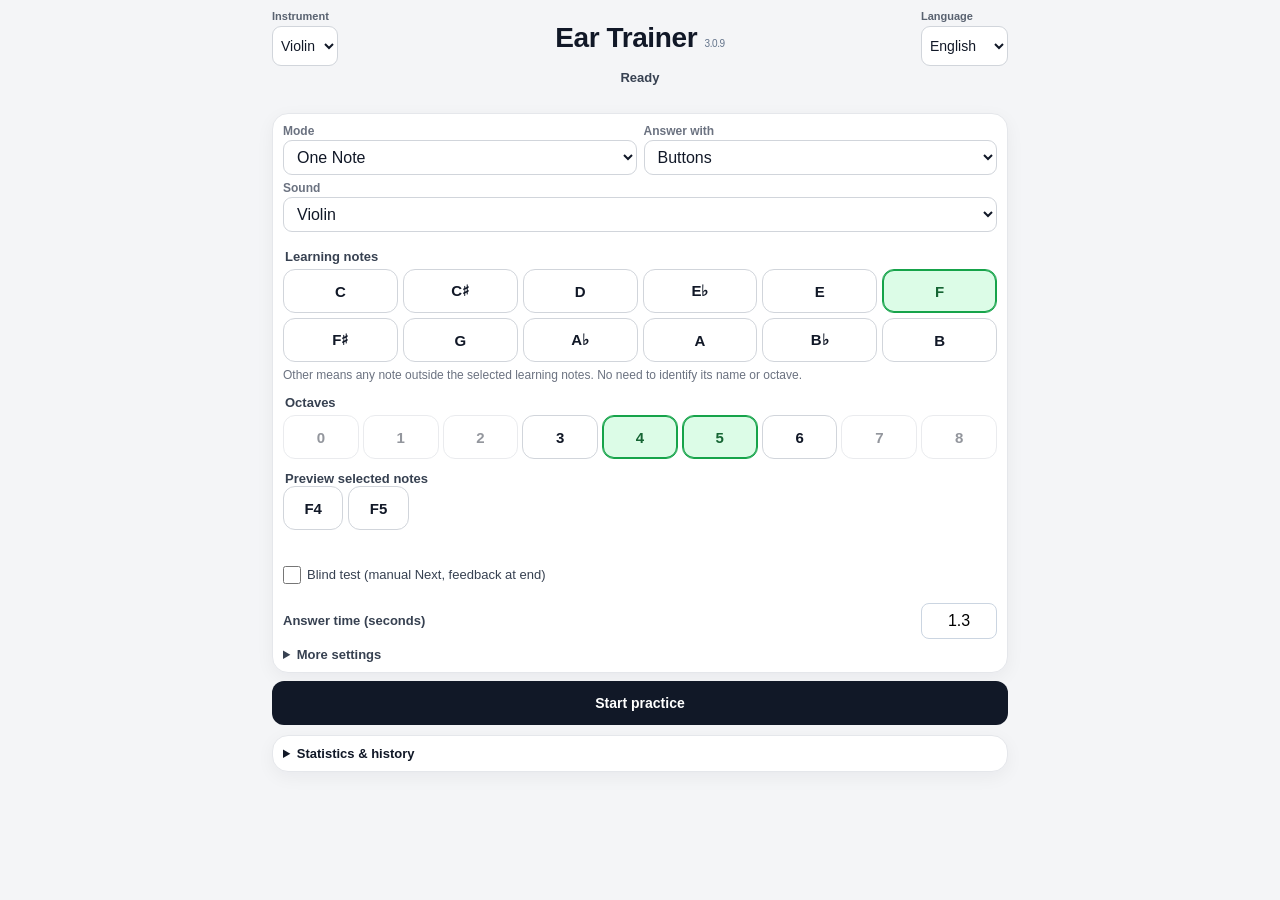
==== commit 8079f882: "Add files via upload" ====
--- a/index.html
+++ b/index.html
@@ -90,7 +90,7 @@
                 <div id="answerText" role="status" aria-live="polite"></div>
                 <div id="answerTimer" class="answer-timer" aria-hidden="true" hidden><span></span></div>
             </section>
-            <div id="answerArea">
+            <div id="answerArea" hidden>
                 <div id="extraAnswers" class="extra-answers" hidden><button id="otherButton" type="button" class="secondary other-answer" data-i="other"></button><button id="unsureButton" class="secondary" data-i="unsure"></button><button id="relativeButton" class="secondary" data-i="relative" hidden></button></div>
                 <section id="buttonBoard" class="button-board" hidden>
                     <div id="apNameKeys" class="note-grid" role="group" aria-label="Note name"></div>
